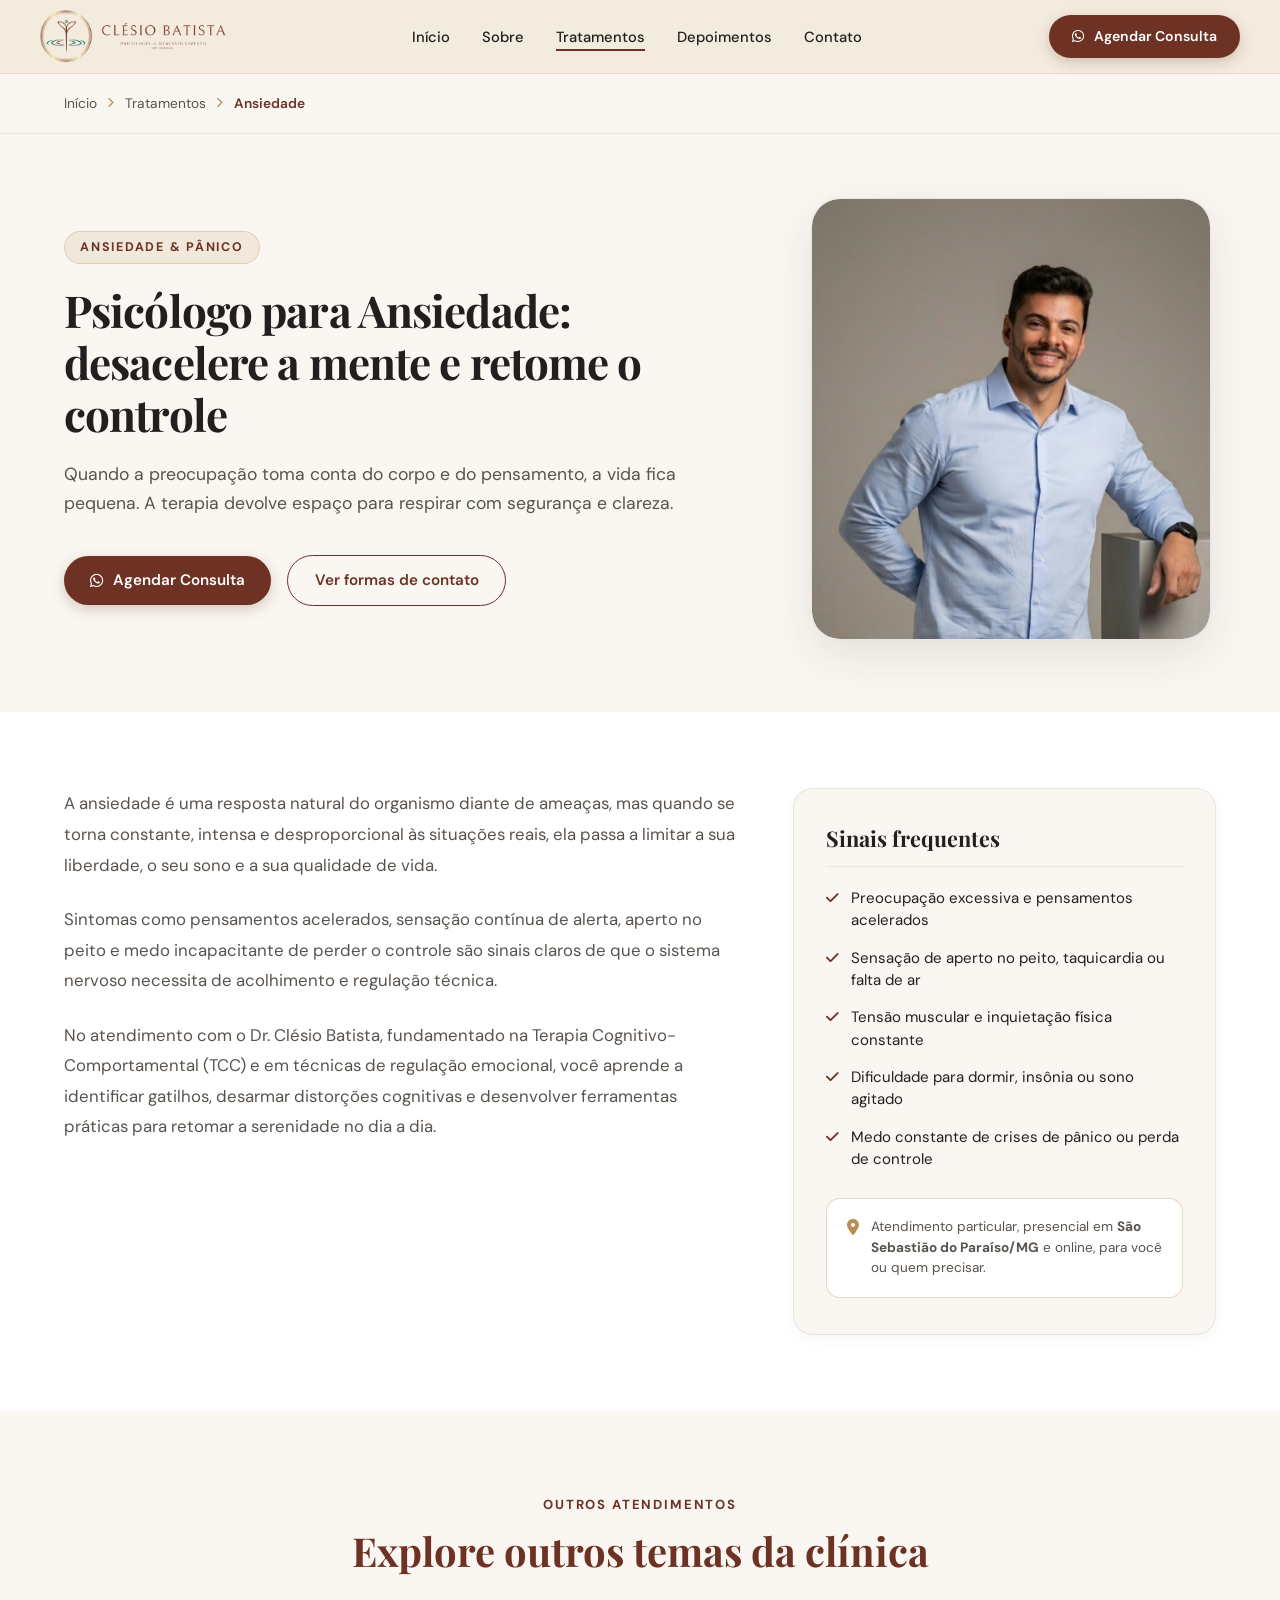
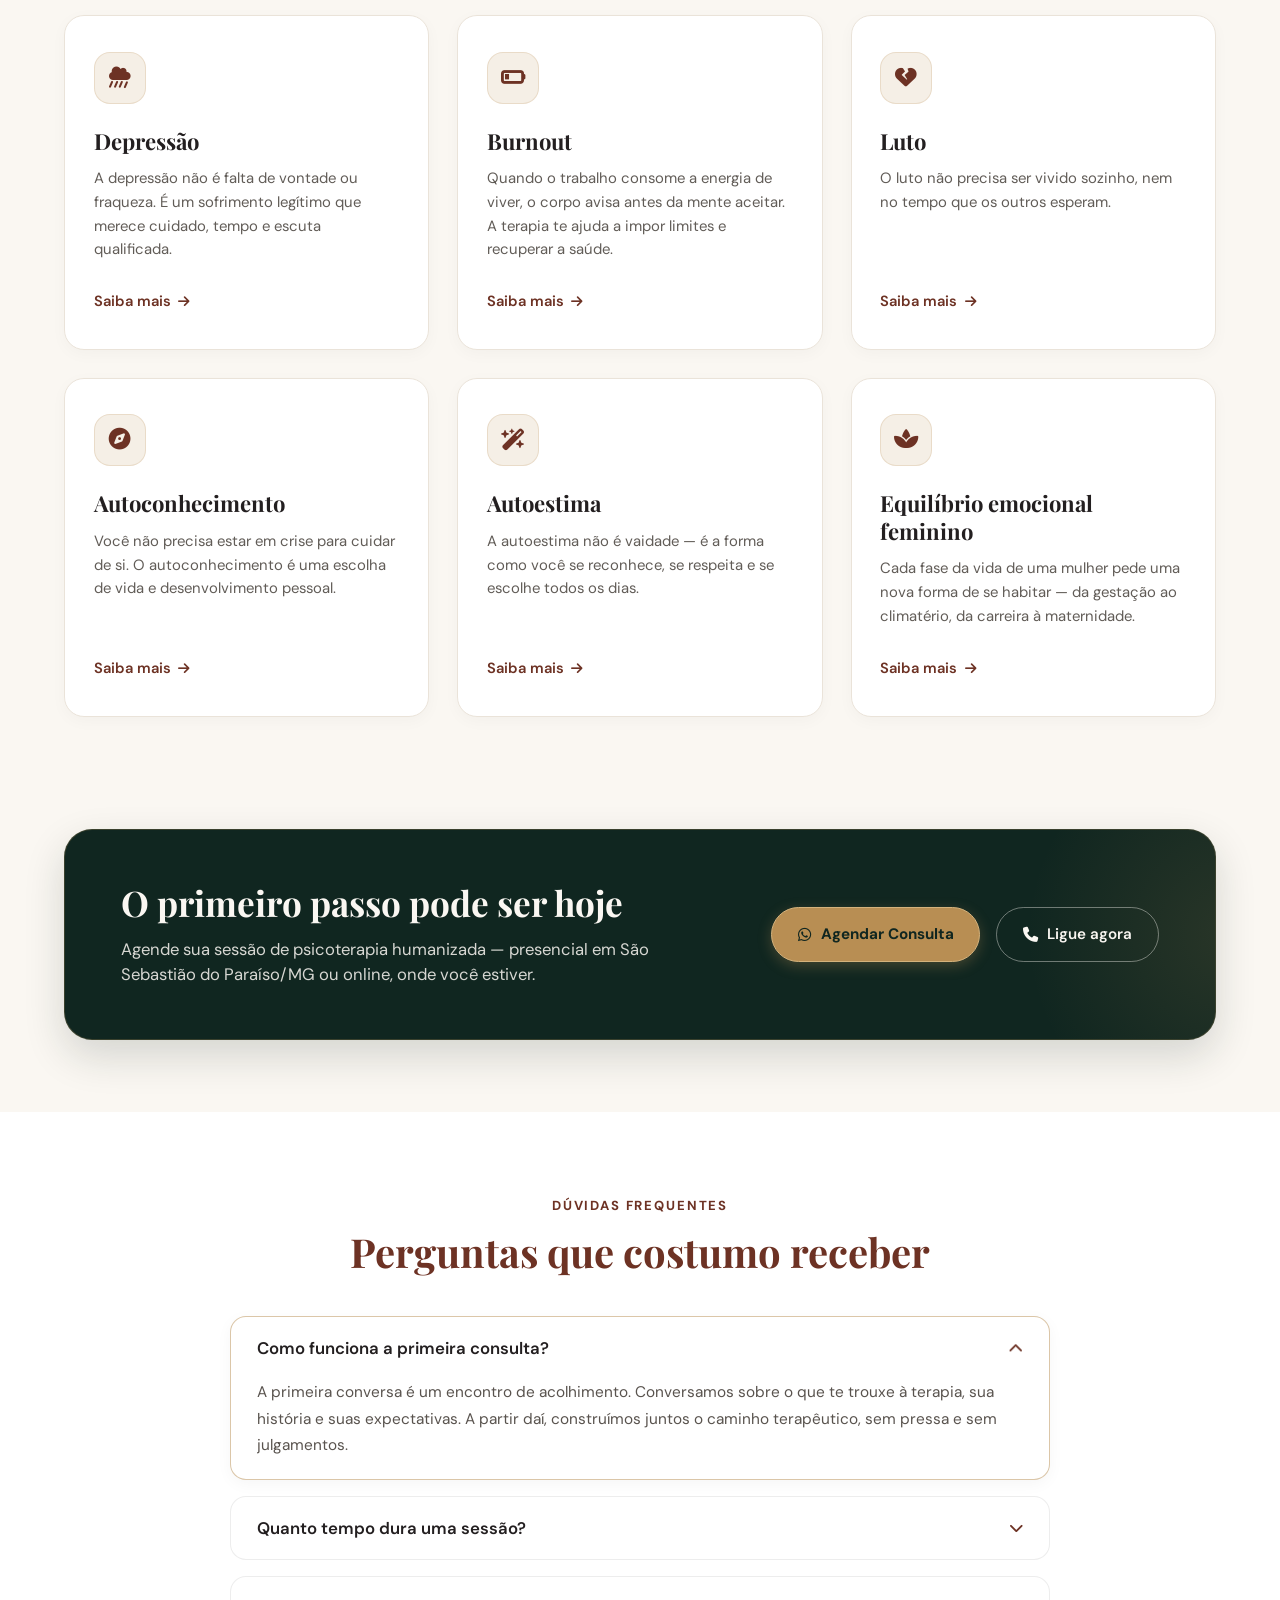
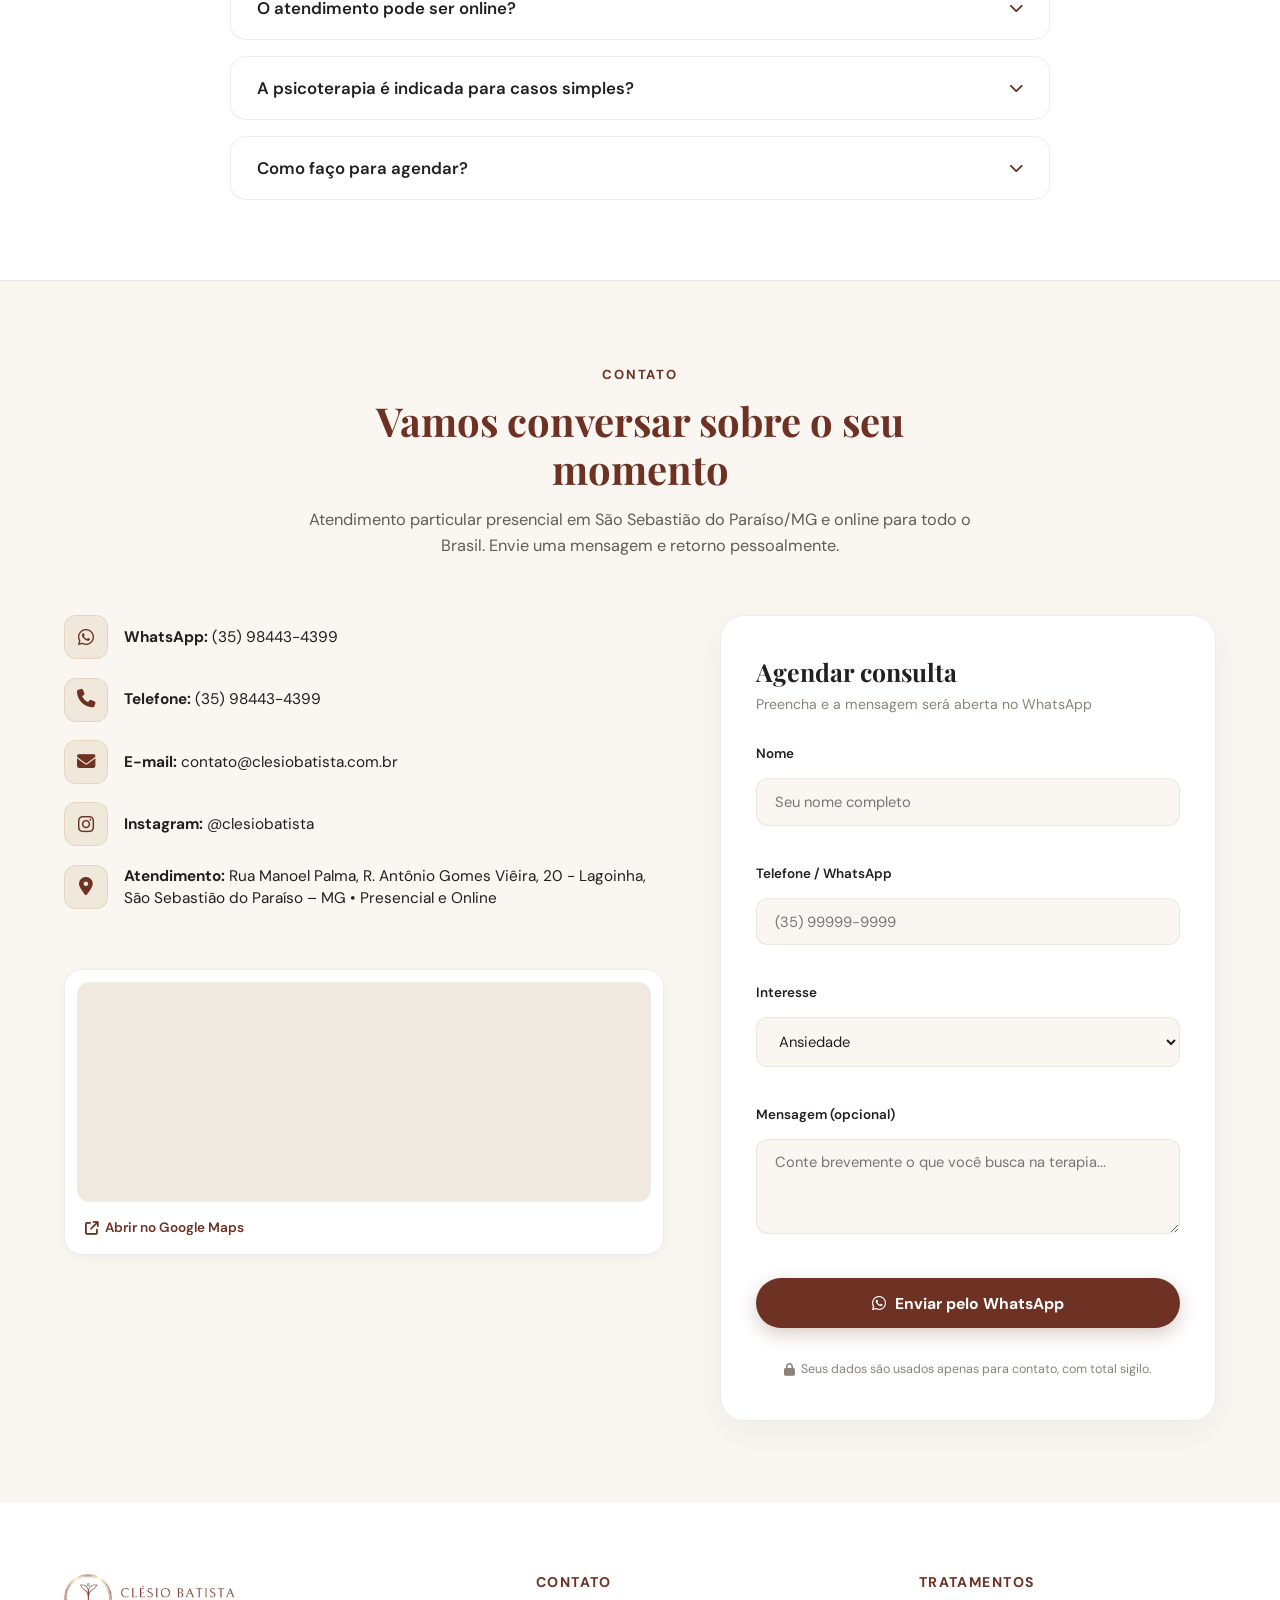
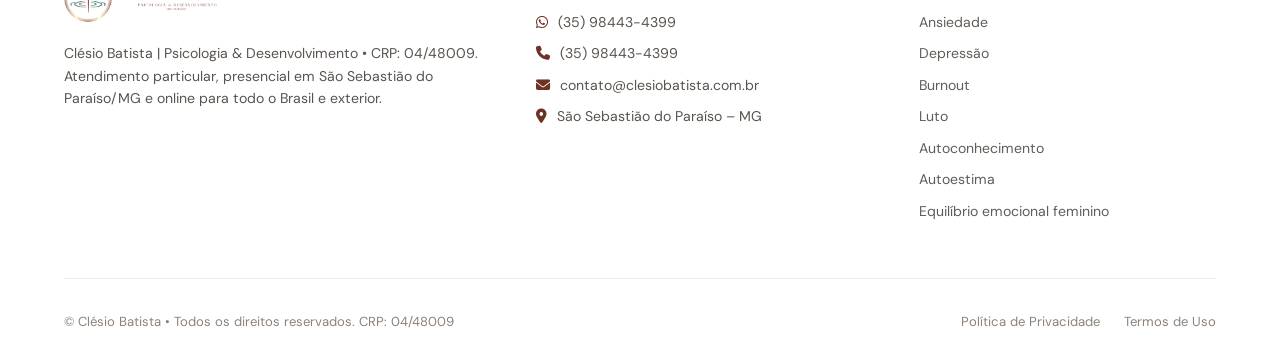
==== ansiedade.html @ c7f8d018 "feat(analytics): adiciona snippet de conversao do Google Ads (gtag_report_conversion)" ====
<!DOCTYPE html>
<html lang="pt-BR">
<head>
  <!-- Google tag (gtag.js) -->
  <script async src="https://www.googletagmanager.com/gtag/js?id=AW-18509290192"></script>
  <script>
    window.dataLayer = window.dataLayer || [];
    function gtag(){dataLayer.push(arguments);}
    gtag('js', new Date());

    gtag('config', 'AW-18509290192');
  </script>

  <!-- Event snippet for Visualização de página conversion page -->
  <script>
  function gtag_report_conversion(url) {
    var callback = function () {
      if (typeof(url) != 'undefined') {
        window.location = url;
      }
    };
    if (typeof gtag === 'function') {
      gtag('event', 'conversion', {
          'send_to': 'AW-18509290192/CkcuCMr7v64dENC19flE',
          'value': 1.0,
          'currency': 'BRL',
          'event_callback': callback
      });
    } else {
      callback();
    }
    return false;
  }
  </script>

  <meta charset="UTF-8">
  <meta name="viewport" content="width=device-width, initial-scale=1.0">
  <title>Ansiedade | Dr. Clésio Batista • Psicologia & Desenvolvimento</title>
  <meta name="description" content="Quando a preocupação toma conta do corpo e do pensamento, a vida fica pequena. A terapia devolve espaço para respirar com segurança e clareza. Atendimento presencial em São Sebastião do Paraíso - MG e online para todo o Brasil e exterior com o psicólogo Dr. Clésio Batista (CRP 04/48009).">
  <meta name="author" content="Dr. Clésio Batista">
  <meta name="robots" content="index, follow, max-image-preview:large, max-snippet:-1, max-video-preview:-1">
  <meta name="google-site-verification" content="VN3GYIT4__oBTP339KpZtjMbLeRkMuadxFUYRd_H2RI">
  <meta name="msvalidate.01" content="0C95B0DE10591CE65220A8F22CC2A64A">
  <link rel="canonical" href="https://clesiobatista.com.br/ansiedade.html">

  <!-- Palavras-chave SEO Estratégicas -->
  <meta name="keywords" content="Ansiedade, Psicólogo Ansiedade, Dr. Clésio Batista, psicólogo São Sebastião do Paraíso, terapia cognitivo comportamental, tratamento Ansiedade, atendimento psicológico online, CRP 04/48009">

  <!-- Meta Geo Tags para Busca Local -->
  <meta name="geo.region" content="BR-MG">
  <meta name="geo.placename" content="São Sebastião do Paraíso">
  <meta name="geo.position" content="-20.9197504;-46.9834424">
  <meta name="ICBM" content="-20.9197504, -46.9834424">

  <!-- Open Graph / Redes Sociais & WhatsApp -->
  <meta property="og:locale" content="pt_BR">
  <meta property="og:type" content="article">
  <meta property="og:site_name" content="Dr. Clésio Batista | Psicologia & Desenvolvimento">
  <meta property="og:title" content="Ansiedade | Dr. Clésio Batista • CRP 04/48009">
  <meta property="og:description" content="Quando a preocupação toma conta do corpo e do pensamento, a vida fica pequena. A terapia devolve espaço para respirar com segurança e clareza.">
  <meta property="og:url" content="https://clesiobatista.com.br/ansiedade.html">
  <meta property="og:image" content="https://clesiobatista.com.br/assets/images/dr-clesio-azul.png?v=20261008">
  <meta property="og:image:width" content="1200">
  <meta property="og:image:height" content="630">
  <meta property="og:image:alt" content="Dr. Clésio Batista - Psicólogo para Ansiedade">

  <!-- Twitter Card -->
  <meta name="twitter:card" content="summary_large_image">
  <meta name="twitter:title" content="Ansiedade | Dr. Clésio Batista • CRP 04/48009">
  <meta name="twitter:description" content="Quando a preocupação toma conta do corpo e do pensamento, a vida fica pequena. A terapia devolve espaço para respirar com segurança e clareza.">
  <meta name="twitter:image" content="https://clesiobatista.com.br/assets/images/dr-clesio-azul.png?v=20261008">

  <!-- Schema.org JSON-LD (MedicalWebPage & Service) -->
  <script type="application/ld+json">
  {
    "@context": "https://schema.org",
    "@type": ["MedicalWebPage", "ItemPage"],
    "@id": "https://clesiobatista.com.br/ansiedade.html#webpage",
    "url": "https://clesiobatista.com.br/ansiedade.html",
    "name": "Ansiedade | Dr. Clésio Batista",
    "description": "Quando a preocupação toma conta do corpo e do pensamento, a vida fica pequena. A terapia devolve espaço para respirar com segurança e clareza.",
    "isPartOf": {
      "@type": "WebSite",
      "name": "Dr. Clésio Batista | Psicologia & Desenvolvimento",
      "url": "https://clesiobatista.com.br/"
    },
    "mainEntity": {
      "@type": "Service",
      "name": "Atendimento Psicológico para Ansiedade",
      "serviceType": "Ansiedade",
      "provider": {
        "@type": ["Psychologist", "LocalBusiness"],
        "name": "Dr. Clésio Batista - Psicologia & Desenvolvimento",
        "telephone": "+55-35-98443-4399",
        "address": {
          "@type": "PostalAddress",
          "streetAddress": "Rua Manoel Palma, R. Antônio Gomes Viêira, 20 - Lagoinha",
          "addressLocality": "São Sebastião do Paraíso",
          "addressRegion": "MG",
          "postalCode": "37950-000",
          "addressCountry": "BR"
        }
      }
    }
  }
  </script>

  <!-- Favicon Oficial -->
  <link rel="icon" type="image/png" href="assets/images/favicon.png">
  <link rel="apple-touch-icon" href="assets/images/simbolo-clesio.png">

  <!-- Fontes Google (Playfair Display & DM Sans) -->
  <link rel="preconnect" href="https://fonts.googleapis.com">
  <link rel="preconnect" href="https://fonts.gstatic.com" crossorigin>
  <link href="https://fonts.googleapis.com/css2?family=DM+Sans:ital,opsz,wght@0,9..40,400..700;1,9..40,400..700&family=Playfair+Display:ital,wght@0,500;0,600;0,700;1,400;1,500;1,600;1,700&display=swap" rel="stylesheet">

  <!-- Ícones Font Awesome 6 -->
  <link rel="stylesheet" href="https://cdnjs.cloudflare.com/ajax/libs/font-awesome/6.4.2/css/all.min.css">

  <!-- Folhas de Estilos com Cache Busting -->
  <link rel="stylesheet" href="styles.css?v=20261008_03">
  <link rel="stylesheet" href="topic.css?v=20261008_03">

  <!-- Estilo Crítico Estrutural (Garante renderização imediata sem dependência de cache de navegador) -->
  <style>
    [data-reveal] { opacity: 1 !important; transform: none !important; }
    .breadcrumb-list { display: flex !important; list-style: none !important; padding: 0 !important; margin: 0 !important; gap: 0.65rem; }
    .breadcrumb-list li { display: inline-flex !important; list-style: none !important; }
    .topic-hero-grid { display: grid !important; grid-template-columns: 1.25fr 0.75fr !important; gap: 3.5rem !important; align-items: center !important; }
    .topic-hero-image-wrap { max-width: 400px !important; border-radius: 28px !important; overflow: hidden !important; }
    .topic-hero-image-wrap img, .topic-hero-img { width: 100% !important; max-width: 400px !important; height: 440px !important; object-fit: cover !important; object-position: center top !important; border-radius: 28px !important; display: block !important; }
    .topic-main-grid { display: grid !important; grid-template-columns: 1.35fr 0.85fr !important; gap: 3.5rem !important; align-items: start !important; }
    .services-clean-grid { display: grid !important; grid-template-columns: repeat(3, 1fr) !important; gap: 1.75rem !important; }
    .topic-banner-pill-card { display: flex !important; align-items: center !important; justify-content: space-between !important; border-radius: 28px !important; }
    .topic-contact-grid { display: grid !important; grid-template-columns: 1.15fr 0.95fr !important; gap: 3.5rem !important; }
    .topic-footer-grid { display: grid !important; grid-template-columns: 1.4fr 1.1fr 1fr !important; gap: 3.5rem !important; }
    ul.topic-checklist, ul.topic-contact-items-list, ul.topic-footer-links-list { list-style: none !important; padding: 0 !important; }
    @media (max-width: 992px) {
      .topic-hero-grid, .topic-main-grid, .topic-contact-grid, .topic-footer-grid { grid-template-columns: 1fr !important; }
      .services-clean-grid { grid-template-columns: repeat(2, 1fr) !important; }
      .topic-hero-image-wrap img, .topic-hero-img { height: 360px !important; }
      .topic-banner-pill-card { flex-direction: column !important; }
    }
    @media (max-width: 640px) {
      .services-clean-grid { grid-template-columns: 1fr !important; }
    }
  </style>
</head>
<body>

  <!-- ==========================================================================
       HEADER & NAVBAR FIXA (MOCKUP)
       ========================================================================== -->
  <header class="header-navbar">
    <div class="container nav-wrapper">
      <a href="index.html#inicio" class="brand-identity" aria-label="Página Inicial - Clésio Batista">
        <img src="assets/images/logo-horizontal-nav.png?v=20261008" alt="Clésio Batista - Psicologia & Desenvolvimento • CRP 04/48009" class="nav-brand-logo">
      </a>

      <!-- Menu Desktop -->
      <nav>
        <ul class="nav-menu-links" id="navMenu">
          <li><a href="index.html#inicio" class="nav-item-link">Início</a></li>
          <li><a href="index.html#sobre" class="nav-item-link">Sobre</a></li>
          <li><a href="index.html#servicos" class="nav-item-link active">Tratamentos</a></li>
          <li><a href="index.html#depoimentos" class="nav-item-link">Depoimentos</a></li>
          <li><a href="#contato" class="nav-item-link">Contato</a></li>
        </ul>
      </nav>

      <!-- Botão CTA Header -->
      <div class="nav-action-cta">
        <a href="https://wa.me/5535984434399?text=Ol%C3%A1%2C%20Dr.%20Cl%C3%A9sio!%20Gostaria%20de%20mais%20informa%C3%A7%C3%B5es%20e%20agendamento%20sobre%20o%20atendimento%20para%20Ansiedade." target="_blank" rel="noopener noreferrer" class="btn btn-primary btn-sm">
          <i class="fa-brands fa-whatsapp"></i> Agendar Consulta
        </a>
      </div>

      <!-- Toggle Mobile -->
      <button class="mobile-toggle" id="mobileToggle" aria-label="Abrir menu de navegação" aria-expanded="false" aria-controls="navMenu">
        <i class="fa-solid fa-bars"></i>
      </button>
    </div>
  </header>

  <main>
    <!-- ==========================================================================
         BREADCRUMB
         ========================================================================== -->
    <nav class="breadcrumb-container" aria-label="Navegação estrutural">
      <div class="container">
        <ul class="breadcrumb-list">
          <li><a href="index.html">Início</a></li>
          <li class="separator"><i class="fa-solid fa-chevron-right"></i></li>
          <li><a href="index.html#servicos">Tratamentos</a></li>
          <li class="separator"><i class="fa-solid fa-chevron-right"></i></li>
          <li class="current">Ansiedade</li>
        </ul>
      </div>
    </nav>

    <!-- ==========================================================================
         TOPIC HERO SECTION (MOCKUP: TAG + H1 + DESC + 2 BOTÕES + FOTO DO PROFISSIONAL)
         ========================================================================== -->
    <section class="topic-hero-section">
      <div class="container topic-hero-grid">
        <div class="topic-hero-content">
          <span class="topic-pill-badge">ANSIEDADE & PÂNICO</span>
          <h1 class="topic-hero-title">Psicólogo para Ansiedade: desacelere a mente e retome o controle</h1>
          <p class="topic-hero-desc">Quando a preocupação toma conta do corpo e do pensamento, a vida fica pequena. A terapia devolve espaço para respirar com segurança e clareza.</p>
          
          <div class="topic-hero-ctas">
            <a href="https://wa.me/5535984434399?text=Ol%C3%A1%2C%20Dr.%20Cl%C3%A9sio!%20Gostaria%20de%20mais%20informa%C3%A7%C3%B5es%20e%20agendamento%20sobre%20o%20atendimento%20para%20Ansiedade." target="_blank" rel="noopener noreferrer" class="btn btn-primary">
              <i class="fa-brands fa-whatsapp"></i> Agendar Consulta
            </a>
            <a href="#contato" class="btn btn-outline">
              Ver formas de contato
            </a>
          </div>
        </div>

        <div class="topic-hero-image-wrap">
          <img src="assets/images/dr-clesio-azul.png?v=20261008" alt="Dr. Clésio Batista Psicólogo" class="topic-hero-img">
        </div>
      </div>
    </section>

    <!-- ==========================================================================
         TOPIC MAIN CONTENT & CARD SINAIS FREQUENTES
         ========================================================================== -->
    <section class="topic-main-section">
      <div class="container topic-main-grid">
        
        <!-- PROSE CONTENT (ESQUERDA) -->
        <div class="topic-prose-content">
          <p>A ansiedade é uma resposta natural do organismo diante de ameaças, mas quando se torna constante, intensa e desproporcional às situações reais, ela passa a limitar a sua liberdade, o seu sono e a sua qualidade de vida.</p>
<p>Sintomas como pensamentos acelerados, sensação contínua de alerta, aperto no peito e medo incapacitante de perder o controle são sinais claros de que o sistema nervoso necessita de acolhimento e regulação técnica.</p>
<p>No atendimento com o Dr. Clésio Batista, fundamentado na Terapia Cognitivo-Comportamental (TCC) e em técnicas de regulação emocional, você aprende a identificar gatilhos, desarmar distorções cognitivas e desenvolver ferramentas práticas para retomar a serenidade no dia a dia.</p>
        </div>

        <!-- SIDEBAR CARD (DIREITA: SINAIS FREQUENTES) -->
        <aside class="topic-sidebar-card">
          <h3 class="topic-sidebar-title">Sinais frequentes</h3>
          <ul class="topic-checklist">

              <li><i class="fa-solid fa-check"></i> <span>Preocupação excessiva e pensamentos acelerados</span></li>
  

              <li><i class="fa-solid fa-check"></i> <span>Sensação de aperto no peito, taquicardia ou falta de ar</span></li>
  

              <li><i class="fa-solid fa-check"></i> <span>Tensão muscular e inquietação física constante</span></li>
  

              <li><i class="fa-solid fa-check"></i> <span>Dificuldade para dormir, insônia ou sono agitado</span></li>
  

              <li><i class="fa-solid fa-check"></i> <span>Medo constante de crises de pânico ou perda de controle</span></li>
  
          </ul>

          <div class="topic-location-note">
            <i class="fa-solid fa-location-dot"></i>
            <span>Atendimento particular, presencial em <strong>São Sebastião do Paraíso/MG</strong> e online, para você ou quem precisar.</span>
          </div>
        </aside>

      </div>
    </section>

    <!-- ==========================================================================
         EXPLORE OUTROS TEMAS DA CLÍNICA (MOCKUP)
         ========================================================================== -->
    <section class="servicos-section">
      <div class="container">
        <div class="section-header-center">
          <span class="eyebrow">OUTROS ATENDIMENTOS</span>
          <h2 class="section-main-title">Explore outros temas da clínica</h2>
        </div>

        <div class="services-clean-grid">

          <!-- Card: Depressão -->
          <a href="depressao.html" class="topic-card-item">
            <div>
              <div class="topic-card-icon-circle">
                <i class="fa-solid fa-cloud-showers-heavy"></i>
              </div>
              <h3 class="topic-card-title">Depressão</h3>
              <p class="topic-card-desc">A depressão não é falta de vontade ou fraqueza. É um sofrimento legítimo que merece cuidado, tempo e escuta qualificada.</p>
            </div>
            <span class="topic-card-link">Saiba mais <i class="fa-solid fa-arrow-right"></i></span>
          </a>
  

          <!-- Card: Burnout -->
          <a href="burnout.html" class="topic-card-item">
            <div>
              <div class="topic-card-icon-circle">
                <i class="fa-solid fa-battery-quarter"></i>
              </div>
              <h3 class="topic-card-title">Burnout</h3>
              <p class="topic-card-desc">Quando o trabalho consome a energia de viver, o corpo avisa antes da mente aceitar. A terapia te ajuda a impor limites e recuperar a saúde.</p>
            </div>
            <span class="topic-card-link">Saiba mais <i class="fa-solid fa-arrow-right"></i></span>
          </a>
  

          <!-- Card: Luto -->
          <a href="luto.html" class="topic-card-item">
            <div>
              <div class="topic-card-icon-circle">
                <i class="fa-solid fa-heart-crack"></i>
              </div>
              <h3 class="topic-card-title">Luto</h3>
              <p class="topic-card-desc">O luto não precisa ser vivido sozinho, nem no tempo que os outros esperam.</p>
            </div>
            <span class="topic-card-link">Saiba mais <i class="fa-solid fa-arrow-right"></i></span>
          </a>
  

          <!-- Card: Autoconhecimento -->
          <a href="autoconhecimento.html" class="topic-card-item">
            <div>
              <div class="topic-card-icon-circle">
                <i class="fa-solid fa-compass"></i>
              </div>
              <h3 class="topic-card-title">Autoconhecimento</h3>
              <p class="topic-card-desc">Você não precisa estar em crise para cuidar de si. O autoconhecimento é uma escolha de vida e desenvolvimento pessoal.</p>
            </div>
            <span class="topic-card-link">Saiba mais <i class="fa-solid fa-arrow-right"></i></span>
          </a>
  

          <!-- Card: Autoestima -->
          <a href="autoestima.html" class="topic-card-item">
            <div>
              <div class="topic-card-icon-circle">
                <i class="fa-solid fa-wand-magic-sparkles"></i>
              </div>
              <h3 class="topic-card-title">Autoestima</h3>
              <p class="topic-card-desc">A autoestima não é vaidade — é a forma como você se reconhece, se respeita e se escolhe todos os dias.</p>
            </div>
            <span class="topic-card-link">Saiba mais <i class="fa-solid fa-arrow-right"></i></span>
          </a>
  

          <!-- Card: Equilíbrio emocional feminino -->
          <a href="equilibrio-feminino.html" class="topic-card-item">
            <div>
              <div class="topic-card-icon-circle">
                <i class="fa-solid fa-spa"></i>
              </div>
              <h3 class="topic-card-title">Equilíbrio emocional feminino</h3>
              <p class="topic-card-desc">Cada fase da vida de uma mulher pede uma nova forma de se habitar — da gestação ao climatério, da carreira à maternidade.</p>
            </div>
            <span class="topic-card-link">Saiba mais <i class="fa-solid fa-arrow-right"></i></span>
          </a>
  
        </div>
      </div>
    </section>

    <!-- ==========================================================================
         BANNER DE CONVERSÃO EM PÍLULA (MOCKUP: O PRIMEIRO PASSO PODE SER HOJE)
         ========================================================================== -->
    <section class="topic-banner-section" style="padding: 2rem 0 4.5rem;">
      <div class="container">
        <div class="topic-banner-pill-card">
          <div class="topic-banner-pill-text">
            <h2 class="topic-banner-pill-title">O primeiro passo pode ser hoje</h2>
            <p class="topic-banner-pill-desc">
              Agende sua sessão de psicoterapia humanizada — presencial em São Sebastião do Paraíso/MG ou online, onde você estiver.
            </p>
          </div>
          <div class="topic-banner-pill-actions">
            <a href="https://wa.me/5535984434399?text=Ol%C3%A1%2C%20Dr.%20Cl%C3%A9sio!%20Gostaria%20de%20mais%20informa%C3%A7%C3%B5es%20e%20agendamento%20sobre%20o%20atendimento%20para%20Ansiedade." target="_blank" rel="noopener noreferrer" class="btn-banner-gold">
              <i class="fa-brands fa-whatsapp"></i> Agendar Consulta
            </a>
            <a href="tel:+5535984434399" class="btn-banner-outline">
              <i class="fa-solid fa-phone"></i> Ligue agora
            </a>
          </div>
        </div>
      </div>
    </section>

    <!-- ==========================================================================
         FAQ ACCORDION (MOCKUP: PERGUNTAS QUE COSTUMO RECEBER)
         ========================================================================== -->
    <section class="faq-section">
      <div class="container">
        <div class="section-header-center">
          <span class="eyebrow">DÚVIDAS FREQUENTES</span>
          <h2 class="section-main-title">Perguntas que costumo receber</h2>
        </div>

        <div class="faq-accordion-container">
          <div class="faq-item active">
            <button class="faq-button" type="button">
              <span>Como funciona a primeira consulta?</span>
              <i class="fa-solid fa-chevron-down"></i>
            </button>
            <div class="faq-answer">
              <p>A primeira conversa é um encontro de acolhimento. Conversamos sobre o que te trouxe à terapia, sua história e suas expectativas. A partir daí, construímos juntos o caminho terapêutico, sem pressa e sem julgamentos.</p>
            </div>
          </div>

          <div class="faq-item">
            <button class="faq-button" type="button">
              <span>Quanto tempo dura uma sessão?</span>
              <i class="fa-solid fa-chevron-down"></i>
            </button>
            <div class="faq-answer">
              <p>As sessões individuais de psicoterapia têm duração média de 50 minutos, com frequência semanal ou quinzenal, conforme a avaliação clínica e necessidade de cada pessoa.</p>
            </div>
          </div>

          <div class="faq-item">
            <button class="faq-button" type="button">
              <span>O atendimento pode ser online?</span>
              <i class="fa-solid fa-chevron-down"></i>
            </button>
            <div class="faq-answer">
              <p>Sim! O atendimento online tem a mesma eficácia comprovada do presencial, autorizado pelo CFP, com total sigilo e comodidade para você realizar de onde estiver.</p>
            </div>
          </div>

          <div class="faq-item">
            <button class="faq-button" type="button">
              <span>A psicoterapia é indicada para casos simples?</span>
              <i class="fa-solid fa-chevron-down"></i>
            </button>
            <div class="faq-answer">
              <p>Sim. Você não precisa esperar uma crise profunda para buscar ajuda. A terapia é um espaço de prevenção, autoconhecimento e alívio para qualquer sofrimento ou momento de transição emocional.</p>
            </div>
          </div>

          <div class="faq-item">
            <button class="faq-button" type="button">
              <span>Como faço para agendar?</span>
              <i class="fa-solid fa-chevron-down"></i>
            </button>
            <div class="faq-answer">
              <p>Você pode clicar nos botões de WhatsApp desta página ou preencher o formulário abaixo. Retornarei o contato para combinarmos o melhor dia e horário para você.</p>
            </div>
          </div>
        </div>
      </div>
    </section>

    <!-- ==========================================================================
         SEÇÃO DE CONTATO COMPLETA (MOCKUP: VAMOS CONVERSAR SOBRE O SEU MOMENTO)
         ========================================================================== -->
    <section class="topic-contact-section" id="contato">
      <div class="container">
        <div class="topic-contact-header">
          <span class="eyebrow">CONTATO</span>
          <h2 class="section-main-title">Vamos conversar sobre o seu momento</h2>
          <p class="section-subtitle">
            Atendimento particular presencial em São Sebastião do Paraíso/MG e online para todo o Brasil. Envie uma mensagem e retorno pessoalmente.
          </p>
        </div>

        <div class="topic-contact-grid">
          <!-- Coluna 1: Informações de Contato + Card do Mapa -->
          <div class="topic-contact-info-col">
            <ul class="topic-contact-items-list">
              <li class="topic-contact-item-row">
                <div class="topic-contact-icon-box">
                  <i class="fa-brands fa-whatsapp"></i>
                </div>
                <div>
                  <strong>WhatsApp:</strong> <a href="https://wa.me/5535984434399" target="_blank" rel="noopener noreferrer">(35) 98443-4399</a>
                </div>
              </li>
              <li class="topic-contact-item-row">
                <div class="topic-contact-icon-box">
                  <i class="fa-solid fa-phone"></i>
                </div>
                <div>
                  <strong>Telefone:</strong> <a href="tel:+5535984434399">(35) 98443-4399</a>
                </div>
              </li>
              <li class="topic-contact-item-row">
                <div class="topic-contact-icon-box">
                  <i class="fa-solid fa-envelope"></i>
                </div>
                <div>
                  <strong>E-mail:</strong> <a href="mailto:contato@clesiobatista.com.br">contato@clesiobatista.com.br</a>
                </div>
              </li>
              <li class="topic-contact-item-row">
                <div class="topic-contact-icon-box">
                  <i class="fa-brands fa-instagram"></i>
                </div>
                <div>
                  <strong>Instagram:</strong> <a href="https://instagram.com" target="_blank" rel="noopener noreferrer">@clesiobatista</a>
                </div>
              </li>
              <li class="topic-contact-item-row">
                <div class="topic-contact-icon-box">
                  <i class="fa-solid fa-location-dot"></i>
                </div>
                <div>
                  <strong>Atendimento:</strong> Rua Manoel Palma, R. Antônio Gomes Viêira, 20 - Lagoinha, São Sebastião do Paraíso – MG • Presencial e Online
                </div>
              </li>
            </ul>

            <!-- Prévia do Mapa -->
            <div class="topic-map-preview-card">
              <div class="topic-map-image-frame">
                <iframe src="https://maps.google.com/maps?q=Rua%20Manoel%20Palma%2C%2020%2C%20Lagoinha%2C%20S%C3%A3o%20Sebasti%C3%A3o%20do%20Para%C3%ADso%20-%20MG&t=&z=16&ie=UTF8&iwloc=&output=embed" title="Localização São Sebastião do Paraíso - MG" loading="lazy"></iframe>
              </div>
              <a href="https://www.google.com/maps/place/Psic%C3%B3logo+Cl%C3%A9sio+Pimenta/@-20.9197504,-46.9834424,17z/data=!3m1!4b1!4m6!3m5!1s0x94b7179c0cd8a1a7:0x1cf9488d000985c5!8m2!3d-20.9197504!4d-46.9834424!16s%2Fg%2F11hbfh08fh" target="_blank" rel="noopener noreferrer" class="topic-map-link-btn">
                <i class="fa-solid fa-arrow-up-right-from-square"></i> Abrir no Google Maps
              </a>
            </div>
          </div>

          <!-- Coluna 2: Formulário Interativo de Agendamento -->
          <div class="topic-contact-form-card">
            <h3 class="topic-form-title">Agendar consulta</h3>
            <p class="topic-form-subtitle">Preencha e a mensagem será aberta no WhatsApp</p>

            <form class="topic-whatsapp-form">
              <div class="topic-form-field">
                <label class="topic-form-label" for="formNome">Nome</label>
                <input type="text" id="formNome" name="nome" class="topic-form-input" placeholder="Seu nome completo" required>
              </div>

              <div class="topic-form-field">
                <label class="topic-form-label" for="formTelefone">Telefone / WhatsApp</label>
                <input type="tel" id="formTelefone" name="telefone" class="topic-form-input" placeholder="(35) 99999-9999" required>
              </div>

              <div class="topic-form-field">
                <label class="topic-form-label" for="formInteresse">Interesse</label>
                <select id="formInteresse" name="interesse" class="topic-form-select">

                    <option value="Ansiedade" selected>Ansiedade</option>
  
                    <option value="Depressão" >Depressão</option>
  
                    <option value="Burnout" >Burnout</option>
  
                    <option value="Luto" >Luto</option>
  
                    <option value="Autoconhecimento" >Autoconhecimento</option>
  
                    <option value="Autoestima" >Autoestima</option>
  
                    <option value="Equilíbrio emocional feminino" >Equilíbrio emocional feminino</option>
  
                    <option value="Terapia de Casal" >Terapia de Casal</option>
  
                    <option value="Psicologia Esportiva & eSports" >Psicologia Esportiva & eSports</option>
  
                    <option value="Adequação NR-01 & Corporativo" >Adequação NR-01 & Corporativo</option>
  
                    <option value="Perícias & Assistência Técnica" >Perícias & Assistência Técnica</option>
  
                    <option value="Palestras & Workshops" >Palestras & Workshops</option>
  
                </select>
              </div>

              <div class="topic-form-field">
                <label class="topic-form-label" for="formMensagem">Mensagem (opcional)</label>
                <textarea id="formMensagem" name="mensagem" class="topic-form-textarea" placeholder="Conte brevemente o que você busca na terapia..."></textarea>
              </div>

              <button type="submit" class="btn-whatsapp-submit">
                <i class="fa-brands fa-whatsapp"></i> Enviar pelo WhatsApp
              </button>

              <p class="topic-form-microcopy">
                <i class="fa-solid fa-lock"></i> Seus dados são usados apenas para contato, com total sigilo.
              </p>
            </form>
          </div>
        </div>
      </div>
    </section>

  </main>

  <!-- ==========================================================================
       RODAPÉ LIGHT (MOCKUP: 3 COLUNAS)
       ========================================================================== -->
  <footer class="topic-footer-light">
    <div class="container">
      <div class="topic-footer-grid">
        <!-- Coluna 1: Marca & Registro -->
        <div class="topic-footer-col">
          <div class="topic-footer-brand-header">
            <img src="assets/images/logo-horizontal-nav.png?v=20261008" alt="Clésio Batista" class="topic-footer-logo-img">
          </div>
          <p class="topic-footer-desc">
            Clésio Batista | Psicologia & Desenvolvimento • CRP: 04/48009.<br>
            Atendimento particular, presencial em São Sebastião do Paraíso/MG e online para todo o Brasil e exterior.
          </p>
        </div>

        <!-- Coluna 2: Contato -->
        <div class="topic-footer-col">
          <h4>CONTATO</h4>
          <ul class="topic-footer-links-list">
            <li><i class="fa-brands fa-whatsapp" style="color: var(--primary); margin-right: 0.4rem;"></i> (35) 98443-4399</li>
            <li><i class="fa-solid fa-phone" style="color: var(--primary); margin-right: 0.4rem;"></i> (35) 98443-4399</li>
            <li><i class="fa-solid fa-envelope" style="color: var(--primary); margin-right: 0.4rem;"></i> contato@clesiobatista.com.br</li>
            <li><i class="fa-solid fa-location-dot" style="color: var(--primary); margin-right: 0.4rem;"></i> São Sebastião do Paraíso – MG</li>
          </ul>
        </div>

        <!-- Coluna 3: Tratamentos -->
        <div class="topic-footer-col">
          <h4>TRATAMENTOS</h4>
          <ul class="topic-footer-links-list">
            <li><a href="ansiedade.html">Ansiedade</a></li>
            <li><a href="depressao.html">Depressão</a></li>
            <li><a href="burnout.html">Burnout</a></li>
            <li><a href="luto.html">Luto</a></li>
            <li><a href="autoconhecimento.html">Autoconhecimento</a></li>
            <li><a href="autoestima.html">Autoestima</a></li>
            <li><a href="equilibrio-feminino.html">Equilíbrio emocional feminino</a></li>
          </ul>
        </div>
      </div>

      <!-- Barra Inferior -->
      <div class="topic-footer-bottom-bar">
        <span>© Clésio Batista • Todos os direitos reservados. CRP: 04/48009</span>
        <div style="display: flex; gap: 1.5rem;">
          <a href="#" style="color: inherit;">Política de Privacidade</a>
          <a href="#" style="color: inherit;">Termos de Uso</a>
        </div>
      </div>
    </div>
  </footer>

  <!-- Scripts -->
  <script src="script.js?v=20261008_03"></script>
</body>
</html>
---- styles.css ----
/* ==========================================================================
   LANDING PAGE DR. CLÉSIO BATISTA - DESIGN SYSTEM & ESTILOS GERAIS
   ========================================================================== */

:root {
  /* Paleta Oficial do Mockup */
  --bg-canvas: #FAF7F2;
  --bg-canvas-card: #FFFFFF;
  --bg-canvas-subtle: #F4EFEA;
  --bg-dark-forest: #102620;
  --bg-dark-accent: #17352D;
  
  --primary: #6D3224;
  --primary-hover: #55251A;
  --primary-light: #8E4331;
  --primary-subtle: #F6EDE8;

  --gold: #B88E53;
  --gold-light: #DFCAAB;
  --gold-soft: #F5EFE6;

  --text-main: #231F20;
  --text-muted: #615C57;
  --text-subtle: #8A857F;
  --text-light: #FAF7F2;

  --border-card: #EAE3D9;
  --border-subtle: #F0ECE4;
  --border-focus: #B88E53;

  /* Tipografia */
  --font-serif: 'Playfair Display', Georgia, serif;
  --font-sans: 'DM Sans', -apple-system, BlinkMacSystemFont, 'Segoe UI', Roboto, sans-serif;
  --font-editorial: 'Playfair Display', Georgia, serif;
  --font-script: var(--font-editorial);

  /* Sombras & Transições */
  --shadow-sm: 0 2px 8px rgba(35, 31, 32, 0.04);
  --shadow-md: 0 8px 24px rgba(35, 31, 32, 0.07);
  --shadow-lg: 0 16px 36px rgba(35, 31, 32, 0.1);
  --radius-sm: 8px;
  --radius-md: 14px;
  --radius-lg: 20px;
  --radius-pill: 9999px;

  --transition-fast: 0.2s ease;
  --transition-normal: 0.35s cubic-bezier(0.16, 1, 0.3, 1);
}

/* Reset & Box Sizing */
*, *::before, *::after {
  box-sizing: border-box;
  margin: 0;
  padding: 0;
}

html {
  scroll-behavior: smooth;
  font-size: 16px;
  -webkit-text-size-adjust: 100%;
}

body {
  font-family: var(--font-sans);
  background-color: var(--bg-canvas);
  color: var(--text-main);
  line-height: 1.6;
  overflow-x: hidden;
  position: relative;
}

img {
  max-width: 100%;
  height: auto;
  display: block;
}

a {
  color: inherit;
  text-decoration: none;
  transition: color var(--transition-fast);
}

button {
  font-family: inherit;
  cursor: pointer;
  border: none;
  background: none;
}

/* Container */
.container {
  width: 100%;
  max-width: 1200px;
  margin: 0 auto;
  padding: 0 1.5rem;
}

/* Tipografia Base */
h1, h2, h3, h4, h5, h6 {
  font-family: var(--font-serif);
  font-weight: 600;
  line-height: 1.25;
  color: var(--text-main);
}

.eyebrow {
  display: inline-block;
  font-size: 0.82rem;
  font-weight: 700;
  letter-spacing: 0.14em;
  text-transform: uppercase;
  color: var(--primary);
  margin-bottom: 0.75rem;
}

.script-text {
  font-family: var(--font-editorial);
  font-style: italic;
  font-size: 1.55rem;
  font-weight: 500;
  color: var(--primary);
  line-height: 1.35;
  letter-spacing: -0.01em;
}

/* Acessibilidade WCAG - Focus Ring & Utilitários */
:focus-visible {
  outline: 2px solid var(--gold);
  outline-offset: 3px;
}

.visually-hidden {
  position: absolute !important;
  width: 1px !important;
  height: 1px !important;
  padding: 0 !important;
  margin: -1px !important;
  overflow: hidden !important;
  clip: rect(0, 0, 0, 0) !important;
  white-space: nowrap !important;
  border: 0 !important;
}

/* Botões Customizados */
.btn {
  display: inline-flex;
  align-items: center;
  justify-content: center;
  gap: 0.6rem;
  padding: 0.78rem 1.65rem;
  font-size: 0.95rem;
  font-weight: 600;
  border-radius: var(--radius-pill);
  transition: all var(--transition-normal);
  text-align: center;
  white-space: nowrap;
}

.btn-primary {
  background-color: var(--primary);
  color: #FFFFFF;
  box-shadow: 0 4px 14px rgba(109, 50, 36, 0.25);
}

.btn-primary:hover {
  background-color: var(--primary-hover);
  transform: translateY(-2px);
  box-shadow: 0 6px 20px rgba(109, 50, 36, 0.35);
}

.btn-outline {
  border: 1px solid var(--primary);
  color: var(--primary);
  background-color: transparent;
}

.btn-outline:hover {
  background-color: var(--primary-subtle);
  transform: translateY(-2px);
}

.btn-sm {
  padding: 0.55rem 1.25rem;
  font-size: 0.88rem;
}

.btn-white {
  background-color: #FFFFFF;
  color: var(--bg-dark-forest);
  box-shadow: 0 4px 14px rgba(0, 0, 0, 0.15);
}

.btn-white:hover {
  background-color: #F8F5EE;
  transform: translateY(-2px);
  box-shadow: 0 6px 20px rgba(0, 0, 0, 0.22);
}

.btn-card-action {
  font-size: 0.86rem;
  font-weight: 600;
  color: #FFFFFF;
  background-color: var(--primary);
  padding: 0.45rem 1.1rem;
  border-radius: var(--radius-pill);
  display: inline-flex;
  align-items: center;
  gap: 0.4rem;
  transition: all var(--transition-fast);
  margin-top: auto;
  align-self: flex-start;
}

.btn-card-action:hover {
  background-color: var(--primary-hover);
  transform: translateX(3px);
}

/* ==========================================================================
   HEADER & NAVBAR
   ========================================================================== */
.header-navbar {
  position: sticky;
  top: 0;
  z-index: 1000;
  background-color: rgba(244, 234, 222, 0.95);
  backdrop-filter: blur(12px);
  border-bottom: 1px solid rgba(218, 198, 175, 0.5);
  transition: all var(--transition-normal);
}

.header-navbar.scrolled {
  background-color: rgba(244, 234, 222, 0.98);
  box-shadow: 0 4px 20px rgba(35, 31, 32, 0.08);
}

.nav-wrapper {
  display: flex;
  align-items: center;
  justify-content: space-between;
  padding: 0.65rem 0;
}

.brand-identity {
  display: flex;
  align-items: center;
}

.nav-brand-logo {
  height: 52px;
  width: auto;
  object-fit: contain;
  transition: transform var(--transition-fast);
}

.nav-brand-logo:hover {
  transform: scale(1.02);
}

.nav-menu-links {
  display: flex;
  align-items: center;
  gap: 2rem;
  list-style: none;
}

.nav-item-link {
  font-size: 0.92rem;
  font-weight: 500;
  color: var(--text-main);
  position: relative;
  padding: 0.3rem 0;
}

.nav-item-link::after {
  content: '';
  position: absolute;
  left: 0;
  bottom: 0;
  width: 100%;
  height: 2px;
  background-color: var(--primary);
  transform: scaleX(0);
  transform-origin: left;
  transition: transform var(--transition-fast);
}

.nav-item-link:hover::after,
.nav-item-link.active::after {
  transform: scaleX(1);
}

.nav-action-cta .btn {
  padding: 0.62rem 1.45rem;
  font-size: 0.88rem;
}

/* Mobile Toggle */
.mobile-toggle {
  display: none;
  font-size: 1.4rem;
  color: var(--primary);
  padding: 0.4rem;
}

/* ==========================================================================
   HERO BANNER 100% (LARGURA TOTAL OFICIAL)
   ========================================================================== */
.hero-section-full {
  position: relative;
  width: 100%;
  min-height: 660px;
  display: flex;
  align-items: center;
  overflow: hidden;
  background-color: #F4EADE;
}

/* Imagem de fundo 100% */
.hero-bg-wrapper {
  position: absolute;
  inset: 0;
  width: 100%;
  height: 100%;
  z-index: 1;
}

.hero-full-bg-image {
  width: 100%;
  height: 100%;
  object-fit: cover;
  object-position: right center;
  display: block;
}

/* Gradiente suave na esquerda para garantir legibilidade dos textos */
.hero-full-overlay {
  position: absolute;
  inset: 0;
  background: linear-gradient(
    90deg,
    rgba(244, 234, 222, 0.98) 0%,
    rgba(244, 234, 222, 0.94) 38%,
    rgba(244, 234, 222, 0.65) 52%,
    rgba(244, 234, 222, 0.0) 70%
  );
  pointer-events: none;
}

/* Container do Conteúdo */
.hero-full-container {
  position: relative;
  z-index: 2;
  width: 100%;
  padding-top: 4.5rem;
  padding-bottom: 4.5rem;
  display: flex;
  align-items: center;
  justify-content: space-between;
}

.hero-full-content {
  max-width: 580px;
  display: flex;
  flex-direction: column;
}

.hero-full-content .eyebrow {
  font-size: 0.85rem;
  letter-spacing: 0.14em;
  font-weight: 700;
  color: var(--primary);
  margin-bottom: 0.75rem;
  display: inline-block;
}

.hero-full-content .hero-title {
  font-family: var(--font-serif);
  font-size: clamp(2rem, 3.4vw, 3.2rem);
  font-weight: 700;
  color: var(--primary);
  line-height: 1.15;
  margin-bottom: 1.25rem;
}

.hero-full-content .hero-description {
  font-size: clamp(0.95rem, 1.15vw, 1.1rem);
  color: #4A443F;
  line-height: 1.65;
  margin-bottom: 2.25rem;
}

/* Botões do Hero */
.hero-cta-group {
  display: flex;
  align-items: center;
  gap: 1.1rem;
  margin-bottom: 2.5rem;
  flex-wrap: wrap;
}

.hero-btn-main {
  background-color: var(--primary);
  color: #FFFFFF;
  padding: 0.85rem 1.85rem;
  font-size: 0.98rem;
  border-radius: var(--radius-pill);
  box-shadow: 0 4px 16px rgba(109, 50, 36, 0.28);
  border: 1px solid rgba(255, 255, 255, 0.15);
}

.hero-btn-main:hover {
  background-color: var(--primary-hover);
  transform: translateY(-2px);
  box-shadow: 0 6px 22px rgba(109, 50, 36, 0.42);
  color: #FFFFFF;
}

.hero-btn-sub {
  border: 1px solid rgba(109, 50, 36, 0.6);
  color: #2D2722;
  padding: 0.85rem 1.85rem;
  font-size: 0.98rem;
  border-radius: var(--radius-pill);
  background-color: rgba(255, 255, 255, 0.4);
  backdrop-filter: blur(4px);
}

.hero-btn-sub:hover {
  background-color: rgba(255, 255, 255, 0.85);
  border-color: var(--primary);
  color: var(--primary);
  transform: translateY(-2px);
}

/* Microcopy de Segurança & Sigilo (Clarify Impeccable) */
.hero-cta-trust-note {
  display: inline-flex;
  align-items: center;
  gap: 0.55rem;
  font-size: 0.82rem;
  font-weight: 500;
  color: #55504A;
  margin-bottom: 2rem;
  background: rgba(255, 255, 255, 0.65);
  padding: 0.4rem 1rem;
  border-radius: var(--radius-pill);
  border: 1px solid rgba(184, 142, 83, 0.28);
  backdrop-filter: blur(6px);
  width: fit-content;
}

.hero-cta-trust-note i {
  color: var(--gold);
  font-size: 0.88rem;
}

/* Selos de Confiança */
.hero-trust-badges {
  display: flex;
  align-items: flex-start;
  gap: 1.5rem;
  padding-top: 1.75rem;
  border-top: 1px solid rgba(184, 142, 83, 0.3);
}

.trust-badge-card {
  display: flex;
  flex-direction: column;
  align-items: center;
  text-align: center;
  gap: 0.6rem;
  max-width: 140px;
}

.trust-icon-circle {
  width: 44px;
  height: 44px;
  border-radius: 50%;
  background-color: #173027;
  color: var(--gold-light);
  display: flex;
  align-items: center;
  justify-content: center;
  font-size: 1.15rem;
  box-shadow: 0 3px 10px rgba(23, 48, 39, 0.2);
  transition: transform var(--transition-fast);
}

.trust-badge-card:hover .trust-icon-circle {
  transform: scale(1.08);
}

.trust-badge-label {
  font-size: 0.82rem;
  font-weight: 600;
  color: #4A443F;
  line-height: 1.3;
}

/* Frase Cursiva sobre a foto no canto direito */
.hero-quote-floating {
  align-self: flex-end;
  max-width: 300px;
  text-align: right;
  margin-bottom: 1.5rem;
  padding: 1rem 1.25rem;
  border-radius: var(--radius-md);
  background: rgba(16, 38, 32, 0.4);
  backdrop-filter: blur(6px);
  box-shadow: 0 8px 24px rgba(0, 0, 0, 0.25);
  border: 1px solid rgba(255, 255, 255, 0.15);
}

.hero-quote-floating .script-text {
  color: #FFFFFF;
  font-size: 1.35rem;
  font-style: italic;
  font-weight: 500;
  line-height: 1.35;
  display: block;
}

/* ==========================================================================
   SOBRE O PROFISSIONAL
   ========================================================================== */
.sobre-section {
  padding: 4.5rem 0;
  background-color: #FAF7F2;
  position: relative;
}

.sobre-grid {
  display: grid;
  grid-template-columns: 1fr 1fr;
  gap: 3rem;
  align-items: center;
}

.sobre-left {
  display: flex;
  flex-direction: column;
}

.sobre-title-wrap {
  margin-bottom: 1.5rem;
}

.sobre-name {
  font-size: 2.4rem;
  font-weight: 700;
  color: var(--text-main);
  line-height: 1.15;
}

.sobre-crp {
  font-size: 0.88rem;
  font-weight: 600;
  letter-spacing: 0.1em;
  color: var(--text-subtle);
  text-transform: uppercase;
  margin-top: 0.25rem;
}

.sobre-bio {
  font-size: 1.04rem;
  color: var(--text-muted);
  line-height: 1.7;
  margin-bottom: 2rem;
}

.sobre-right-card {
  background: #FFFFFF;
  border: 1px solid var(--border-card);
  border-radius: var(--radius-lg);
  padding: 2.5rem;
  box-shadow: var(--shadow-sm);
  position: relative;
  overflow: hidden;
}

.sobre-right-card::after {
  content: '';
  position: absolute;
  top: -40px;
  right: -40px;
  width: 140px;
  height: 140px;
  background: radial-gradient(circle, rgba(184, 142, 83, 0.12) 0%, transparent 70%);
  pointer-events: none;
}

.sobre-quote-highlight {
  margin-bottom: 2rem;
  padding-bottom: 1.25rem;
  border-bottom: 1px dashed var(--border-card);
}

.sobre-quote-highlight .script-text {
  font-size: 1.55rem;
  font-style: italic;
  font-weight: 500;
  line-height: 1.4;
  color: var(--primary);
  display: block;
}

.sobre-pillars-list {
  display: flex;
  flex-direction: column;
  gap: 1.2rem;
  list-style: none;
}

.sobre-pillar-item {
  display: flex;
  align-items: center;
  gap: 1rem;
}

.pillar-icon-box {
  width: 40px;
  height: 40px;
  border-radius: 50%;
  background-color: var(--bg-canvas-subtle);
  border: 1px solid var(--border-card);
  display: flex;
  align-items: center;
  justify-content: center;
  color: var(--primary);
  font-size: 1.1rem;
  flex-shrink: 0;
}

.pillar-title {
  font-size: 0.98rem;
  font-weight: 600;
  color: var(--text-main);
}

/* ==========================================================================
   SERVIÇOS (HUB EDITORIAL 01 a 06)
   ========================================================================== */
.servicos-section {
  padding: 5rem 0;
  background-color: #FAF7F2;
}

.section-header-center {
  text-align: center;
  max-width: 720px;
  margin: 0 auto 2.5rem;
}

.section-main-title {
  font-size: 2.5rem;
  font-weight: 700;
  color: var(--primary);
  line-height: 1.2;
  margin-bottom: 0.85rem;
}

.section-subtitle {
  font-size: 1.02rem;
  color: var(--text-muted);
  line-height: 1.6;
}

/* Barra de Filtros Rápidos (Layout Impeccable) */
.services-filter-bar {
  display: flex;
  align-items: center;
  justify-content: center;
  flex-wrap: wrap;
  gap: 0.65rem;
  margin: 0 auto 3.25rem;
  max-width: 1000px;
}

.service-filter-btn {
  display: inline-flex;
  align-items: center;
  gap: 0.45rem;
  padding: 0.55rem 1.25rem;
  font-size: 0.88rem;
  font-weight: 600;
  border-radius: var(--radius-pill);
  background-color: #FFFFFF;
  color: var(--text-muted);
  border: 1px solid var(--border-card);
  transition: all var(--transition-normal);
  cursor: pointer;
  box-shadow: 0 2px 6px rgba(0, 0, 0, 0.02);
}

.service-filter-btn:hover {
  background-color: var(--bg-canvas-subtle);
  color: var(--primary);
  border-color: var(--gold-light);
  transform: translateY(-2px);
}

.service-filter-btn.active {
  background-color: var(--primary);
  color: #FFFFFF;
  border-color: var(--primary);
  box-shadow: 0 4px 14px rgba(109, 50, 36, 0.25);
}

.service-filter-btn.active i {
  color: var(--gold-light);
}

/* ==========================================================================
   NOVA ESTRUTURA DE SERVIÇOS EM GRID (CLEAN CARDS) - MOCKUP
   ========================================================================== */
.services-clean-grid {
  display: grid !important;
  grid-template-columns: repeat(3, 1fr) !important;
  gap: 1.75rem !important;
}

.topic-card-item {
  background-color: #FFFFFF !important;
  border: 1px solid var(--border-card) !important;
  border-radius: 20px !important;
  padding: 2.2rem 1.8rem !important;
  display: flex !important;
  flex-direction: column !important;
  justify-content: space-between !important;
  align-items: flex-start !important;
  transition: transform 0.3s cubic-bezier(0.16, 1, 0.3, 1), box-shadow 0.3s ease, border-color 0.3s ease !important;
  box-shadow: 0 4px 16px rgba(35, 31, 32, 0.03) !important;
  position: relative !important;
  text-decoration: none !important;
  height: 100% !important;
  box-sizing: border-box !important;
}

.topic-card-item:hover {
  transform: translateY(-5px) !important;
  box-shadow: 0 14px 36px rgba(109, 50, 36, 0.09) !important;
  border-color: var(--gold-light) !important;
}

.topic-card-icon-circle {
  width: 52px !important;
  height: 52px !important;
  border-radius: 16px !important;
  background-color: var(--gold-soft) !important;
  color: var(--primary) !important;
  display: flex !important;
  align-items: center !important;
  justify-content: center !important;
  font-size: 1.35rem !important;
  margin-bottom: 1.5rem !important;
  border: 1px solid rgba(184, 142, 83, 0.2) !important;
  transition: transform 0.3s ease, background-color 0.3s ease !important;
}

.topic-card-item:hover .topic-card-icon-circle {
  transform: scale(1.08) !important;
  background-color: #F0ECE4 !important;
  color: var(--primary-hover) !important;
}

.topic-card-title {
  font-family: var(--font-serif) !important;
  font-size: 1.38rem !important;
  font-weight: 700 !important;
  color: var(--text-main) !important;
  margin-bottom: 0.75rem !important;
  line-height: 1.25 !important;
}

.topic-card-desc {
  font-size: 0.93rem !important;
  color: var(--text-muted) !important;
  line-height: 1.6 !important;
  margin-bottom: 1.75rem !important;
  flex-grow: 1 !important;
}

.topic-card-link {
  font-size: 0.92rem !important;
  font-weight: 600 !important;
  color: var(--primary) !important;
  display: inline-flex !important;
  align-items: center !important;
  gap: 0.45rem !important;
  transition: gap 0.25s ease, color 0.25s ease !important;
  margin-top: auto !important;
  text-decoration: none !important;
}

.topic-card-link i {
  font-size: 0.82rem !important;
  transition: transform 0.25s ease !important;
}

.topic-card-item:hover .topic-card-link {
  color: var(--primary-hover) !important;
  gap: 0.7rem !important;
}

.topic-card-item:hover .topic-card-link i {
  transform: translateX(4px) !important;
}

/* Filter behavior for clean grid cards */
.topic-card-item.is-hidden {
  display: none !important;
}

/* Cabeçalho do Módulo (01, Título, Descrição curta) */
.module-header-row {
  display: flex;
  align-items: baseline;
  justify-content: space-between;
  gap: 1.5rem;
  padding-bottom: 0.5rem;
  border-bottom: 1px solid var(--border-card);
}

.module-title-group {
  display: flex;
  align-items: baseline;
  gap: 0.85rem;
}

.module-number {
  font-family: var(--font-serif);
  font-size: 1.85rem;
  font-weight: 700;
  color: var(--gold);
  line-height: 1;
}

.module-name {
  font-family: var(--font-serif);
  font-size: 1.45rem;
  font-weight: 700;
  color: var(--text-main);
}

.module-tagline {
  font-size: 0.88rem;
  color: var(--text-muted);
  font-weight: 500;
}

/* Grade com os 2 Cards por Módulo */
.module-cards-grid {
  display: grid;
  grid-template-columns: 1fr 1fr;
  gap: 1.5rem;
}

.service-card {
  background-color: #FFFFFF;
  border: 1px solid var(--border-card);
  border-radius: var(--radius-md);
  padding: 1.5rem;
  display: grid;
  grid-template-columns: 1.25fr 0.95fr;
  gap: 1.25rem;
  align-items: stretch;
  transition: all var(--transition-normal);
  box-shadow: var(--shadow-sm);
}

.service-card:hover {
  transform: translateY(-3px);
  box-shadow: var(--shadow-md);
  border-color: var(--gold-light);
}

.service-card-info {
  display: flex;
  flex-direction: column;
  justify-content: space-between;
}

.service-card-top {
  display: flex;
  align-items: flex-start;
  gap: 0.75rem;
  margin-bottom: 0.65rem;
}

.service-card-icon {
  font-size: 1.2rem;
  color: var(--gold);
  margin-top: 0.15rem;
  flex-shrink: 0;
}

.service-card-title {
  font-family: var(--font-serif);
  font-size: 1.12rem;
  font-weight: 700;
  color: var(--primary);
  line-height: 1.3;
}

.service-card-desc {
  font-size: 0.86rem;
  color: var(--text-muted);
  line-height: 1.55;
  margin-bottom: 1.25rem;
}

.service-card-thumb {
  position: relative;
  border-radius: var(--radius-sm);
  overflow: hidden;
  height: 100%;
  min-height: 135px;
}

.service-card-thumb img {
  width: 100%;
  height: 100%;
  object-fit: cover;
  transition: transform var(--transition-normal);
}

.service-card:hover .service-card-thumb img {
  transform: scale(1.05);
}

/* ==========================================================================
   BANNER INTERMEDIÁRIO DE CONVERSÃO (BREAKOUT CTA)
   ========================================================================== */
.conversion-banner-section {
  padding: 3rem 0;
}

.conversion-banner-card {
  position: relative;
  border-radius: var(--radius-lg);
  overflow: hidden;
  min-height: 280px;
  display: flex;
  align-items: center;
  box-shadow: var(--shadow-lg);
}

.conversion-banner-bg {
  position: absolute;
  inset: 0;
  width: 100%;
  height: 100%;
  object-fit: cover;
  object-position: center;
  z-index: 1;
}

.conversion-banner-overlay {
  position: absolute;
  inset: 0;
  background: linear-gradient(90deg, rgba(250, 247, 242, 0.97) 0%, rgba(250, 247, 242, 0.92) 50%, rgba(250, 247, 242, 0.4) 100%);
  z-index: 2;
}

.conversion-banner-content {
  position: relative;
  z-index: 3;
  padding: 3rem 3.5rem;
  display: flex;
  align-items: center;
  justify-content: space-between;
  width: 100%;
  gap: 2rem;
}

.banner-text-box {
  max-width: 580px;
}

.banner-title {
  font-size: 2.1rem;
  font-weight: 700;
  color: var(--primary);
  line-height: 1.25;
  margin-bottom: 0.65rem;
}

.banner-subtitle {
  font-size: 0.98rem;
  color: var(--text-muted);
  line-height: 1.55;
  margin-bottom: 1.5rem;
}

.banner-quote-box {
  text-align: right;
  max-width: 260px;
}

.banner-quote-box .script-text {
  font-size: 1.55rem;
  font-style: italic;
  font-weight: 500;
  color: var(--text-main);
  line-height: 1.35;
}

/* ==========================================================================
   DEPOIMENTOS / PROVA SOCIAL
   ========================================================================== */
.depoimentos-section {
  padding: 4.5rem 0;
  background-color: #FAF7F2;
}

.testimonials-carousel-wrapper {
  max-width: 820px;
  margin: 0 auto;
  position: relative;
}

.testimonial-card-single {
  background-color: #FFFFFF;
  border: 1px solid var(--border-card);
  border-radius: var(--radius-lg);
  padding: 2.5rem 3rem;
  box-shadow: var(--shadow-sm);
  display: flex;
  align-items: center;
  gap: 2rem;
  transition: all var(--transition-normal);
}

.testimonial-avatar {
  width: 80px;
  height: 80px;
  border-radius: 50%;
  overflow: hidden;
  border: 2px solid var(--gold);
  flex-shrink: 0;
  box-shadow: var(--shadow-sm);
}

.testimonial-avatar img {
  width: 100%;
  height: 100%;
  object-fit: cover;
}

.testimonial-body {
  display: flex;
  flex-direction: column;
}

.testimonial-quote {
  font-size: 1.05rem;
  font-style: italic;
  color: var(--text-main);
  line-height: 1.65;
  margin-bottom: 0.85rem;
}

.testimonial-author {
  font-size: 0.9rem;
  font-weight: 600;
  color: var(--primary);
}

.testimonials-controls {
  display: flex;
  align-items: center;
  justify-content: space-between;
  margin-top: 1.75rem;
  padding: 0 1rem;
}

.carousel-nav-btn {
  width: 42px;
  height: 42px;
  border-radius: 50%;
  border: 1px solid var(--border-card);
  background: #FFFFFF;
  color: var(--text-main);
  display: flex;
  align-items: center;
  justify-content: center;
  font-size: 1rem;
  transition: all var(--transition-fast);
}

.carousel-nav-btn:hover {
  background-color: var(--primary);
  color: #FFFFFF;
  border-color: var(--primary);
}

.carousel-dots {
  display: flex;
  align-items: center;
  gap: 0.5rem;
}

.carousel-dot {
  width: 10px;
  height: 10px;
  padding: 0;
  border: none;
  border-radius: 50%;
  background-color: var(--border-card);
  transition: all var(--transition-fast);
  cursor: pointer;
  display: inline-block;
}

.carousel-dot:hover {
  background-color: var(--gold);
}

.carousel-dot.active {
  background-color: var(--primary);
  width: 22px;
  border-radius: var(--radius-pill);
}

.carousel-dot:focus-visible {
  outline: 2px solid var(--gold);
  outline-offset: 2px;
}

/* ==========================================================================
   FOOTER DARK
   ========================================================================== */
.footer-section {
  background-color: var(--bg-dark-forest);
  color: #FAF7F2;
  padding: 4.5rem 0 2rem;
  position: relative;
  overflow: hidden;
  border-top: 1px solid rgba(184, 142, 83, 0.25);
}

.footer-grid {
  display: grid;
  grid-template-columns: 1.1fr 1fr 1fr;
  gap: 3rem;
  padding-bottom: 3.5rem;
  border-bottom: 1px solid rgba(255, 255, 255, 0.1);
}

.footer-brand {
  display: flex;
  flex-direction: column;
}

.footer-brand-header {
  display: flex;
  align-items: center;
  gap: 1rem;
  margin-bottom: 1.25rem;
}

.footer-brand-icon {
  width: 50px;
  height: 50px;
  border-radius: 50%;
  border: 1px solid var(--gold);
  display: flex;
  align-items: center;
  justify-content: center;
  color: var(--gold);
  font-size: 1.4rem;
}

.footer-brand-icon-img {
  width: 48px;
  height: 48px;
  border-radius: 50%;
  object-fit: contain;
  background-color: #FAF7F2;
  padding: 2px;
}

.footer-brand-title {
  font-family: var(--font-serif);
  font-size: 1.35rem;
  font-weight: 700;
  color: #FFFFFF;
  letter-spacing: 0.05em;
}

.footer-brand-crp {
  font-size: 0.76rem;
  color: var(--gold-light);
  letter-spacing: 0.1em;
  text-transform: uppercase;
}

.footer-cta-col {
  display: flex;
  flex-direction: column;
  gap: 0.85rem;
}

.footer-cta-col h4 {
  font-family: var(--font-serif);
  font-size: 1.35rem;
  color: #FFFFFF;
}

.footer-cta-col p {
  font-size: 0.92rem;
  color: rgba(255, 255, 255, 0.75);
  line-height: 1.6;
}

.footer-contact-col {
  display: flex;
  flex-direction: column;
  gap: 1.1rem;
}

.footer-contact-item {
  display: flex;
  align-items: flex-start;
  gap: 0.85rem;
  font-size: 0.92rem;
  color: rgba(255, 255, 255, 0.85);
}

.footer-contact-phone {
  align-items: center;
}

.phone-interactive-wrap {
  display: inline-flex;
  align-items: center;
  gap: 0.75rem;
  flex-wrap: wrap;
}

.footer-phone-link {
  color: rgba(255, 255, 255, 0.95);
  font-weight: 500;
  transition: color var(--transition-fast);
}

.footer-phone-link:hover {
  color: var(--gold-light);
  text-decoration: underline;
}

.copy-phone-btn {
  display: inline-flex;
  align-items: center;
  gap: 0.4rem;
  padding: 0.22rem 0.65rem;
  font-size: 0.76rem;
  font-weight: 600;
  color: var(--gold-light);
  background: rgba(255, 255, 255, 0.08);
  border: 1px solid rgba(184, 142, 83, 0.35);
  border-radius: var(--radius-pill);
  cursor: pointer;
  transition: all var(--transition-fast);
}

.copy-phone-btn:hover {
  background: rgba(184, 142, 83, 0.25);
  color: #FFFFFF;
  border-color: var(--gold);
}

.copy-phone-btn.copied {
  background: rgba(46, 125, 50, 0.35);
  border-color: #81c784;
  color: #c8e6c9;
}

.footer-contact-icon {
  color: var(--gold);
  font-size: 1.1rem;
  margin-top: 0.15rem;
  flex-shrink: 0;
}

.footer-bottom-bar {
  display: flex;
  align-items: center;
  justify-content: space-between;
  padding-top: 2rem;
  font-size: 0.82rem;
  color: rgba(255, 255, 255, 0.6);
  flex-wrap: wrap;
  gap: 1rem;
}

.footer-social-links {
  display: flex;
  align-items: center;
  gap: 1.1rem;
}

.footer-social-link {
  color: rgba(255, 255, 255, 0.7);
  font-size: 1.15rem;
  transition: color var(--transition-fast);
}

.footer-social-link:hover {
  color: var(--gold);
}

/* ==========================================================================
   MODAL INTERATIVO DE SERVIÇOS
   ========================================================================== */
.service-modal-backdrop {
  position: fixed;
  inset: 0;
  background-color: rgba(16, 38, 32, 0.75);
  backdrop-filter: blur(8px);
  z-index: 2000;
  display: flex;
  align-items: center;
  justify-content: center;
  padding: 1.5rem;
  opacity: 0;
  visibility: hidden;
  transition: all var(--transition-normal);
}

.service-modal-backdrop.active {
  opacity: 1;
  visibility: visible;
}

.service-modal-card {
  background-color: #FAF7F2;
  border: 1px solid var(--border-card);
  border-radius: var(--radius-lg);
  max-width: 680px;
  width: 100%;
  max-height: 90vh;
  overflow-y: auto;
  box-shadow: 0 24px 60px rgba(0, 0, 0, 0.35);
  transform: translateY(30px) scale(0.96);
  transition: all var(--transition-normal);
  position: relative;
  display: flex;
  flex-direction: column;
}

.service-modal-backdrop.active .service-modal-card {
  transform: translateY(0) scale(1);
}

.service-modal-close-btn {
  position: absolute;
  top: 1.25rem;
  right: 1.25rem;
  width: 38px;
  height: 38px;
  border-radius: 50%;
  background: rgba(255, 255, 255, 0.9);
  border: 1px solid var(--border-card);
  color: var(--text-main);
  display: flex;
  align-items: center;
  justify-content: center;
  font-size: 1.1rem;
  z-index: 10;
  transition: all var(--transition-fast);
}

.service-modal-close-btn:hover {
  background: var(--primary);
  color: #FFFFFF;
}

.service-modal-header-img {
  width: 100%;
  height: 220px;
  object-fit: cover;
  border-radius: var(--radius-lg) var(--radius-lg) 0 0;
}

.service-modal-body {
  padding: 2.25rem;
  display: flex;
  flex-direction: column;
  gap: 1.25rem;
}

.service-modal-category {
  font-size: 0.82rem;
  font-weight: 700;
  letter-spacing: 0.12em;
  color: var(--gold);
  text-transform: uppercase;
}

.service-modal-title {
  font-family: var(--font-serif);
  font-size: 1.85rem;
  font-weight: 700;
  color: var(--primary);
  line-height: 1.25;
}

.service-modal-description {
  font-size: 1rem;
  color: var(--text-muted);
  line-height: 1.65;
}

.service-modal-indications-box {
  background-color: #FFFFFF;
  border: 1px solid var(--border-card);
  border-radius: var(--radius-md);
  padding: 1.25rem 1.5rem;
}

.service-modal-indications-box h5 {
  font-family: var(--font-sans);
  font-size: 0.88rem;
  font-weight: 700;
  color: var(--text-main);
  text-transform: uppercase;
  letter-spacing: 0.08em;
  margin-bottom: 0.5rem;
}

.service-modal-indications-box p {
  font-size: 0.92rem;
  color: var(--text-muted);
  line-height: 1.55;
}

/* Microcopy de Sigilo no Modal (Clarify Impeccable) */
.modal-trust-note {
  display: flex;
  align-items: center;
  gap: 0.75rem;
  font-size: 0.84rem;
  color: var(--text-muted);
  background-color: #FFFFFF;
  padding: 0.85rem 1.15rem;
  border-radius: var(--radius-sm);
  border: 1px solid var(--border-card);
  line-height: 1.45;
}

.modal-trust-note i {
  color: #25D366;
  font-size: 1.1rem;
  flex-shrink: 0;
}

.service-modal-footer {
  display: flex;
  align-items: center;
  justify-content: space-between;
  gap: 1rem;
  margin-top: 0.5rem;
  padding-top: 1.25rem;
  border-top: 1px solid var(--border-card);
}

/* ==========================================================================
   ANIMAÇÕES SUAVES DE ENTRADA (SCROLL REVEAL RESILIENTE)
   ========================================================================== */
/* Visível por padrão (garante integridade mesmo sem JS ou em deploy) */
[data-reveal] {
  opacity: 1;
  transform: none;
}

/* Animação suave com progressive enhancement ativada apenas quando JS confirma */
@media (prefers-reduced-motion: no-preference) {
  html.js-ready [data-reveal]:not(.revealed) {
    opacity: 0;
    transform: translateY(20px);
    transition: opacity 0.6s cubic-bezier(0.16, 1, 0.3, 1), transform 0.6s cubic-bezier(0.16, 1, 0.3, 1);
    will-change: opacity, transform;
  }

  html.js-ready [data-reveal].revealed {
    opacity: 1;
    transform: translateY(0);
  }
}

/* ==========================================================================
   RESPONSIVIDADE & MEDIA QUERIES
   ========================================================================== */
@media (max-width: 1024px) {
  .hero-title {
    font-size: 2.6rem;
  }
  
  .module-cards-grid {
    grid-template-columns: 1fr;
  }
  
  .footer-grid {
    grid-template-columns: 1fr;
    gap: 2rem;
  }
}

@media (max-width: 768px) {
  .nav-menu-links,
  .nav-action-cta {
    display: none;
  }
  
  .mobile-toggle {
    display: block;
  }

  .nav-menu-links.mobile-open {
    display: flex;
    flex-direction: column;
    position: absolute;
    top: 100%;
    left: 0;
    right: 0;
    background: #FAF7F2;
    padding: 1.5rem;
    border-bottom: 1px solid var(--border-card);
    box-shadow: var(--shadow-md);
  }

  /* Hero Section Full Mobile */
  .hero-section-full {
    min-height: auto;
    padding: 0;
    display: flex;
    flex-direction: column;
  }

  .hero-bg-wrapper {
    position: relative;
    height: 320px;
    width: 100%;
  }

  .hero-full-bg-image {
    object-position: 85% center;
  }

  .hero-full-overlay {
    background: linear-gradient(
      180deg,
      transparent 0%,
      rgba(244, 234, 222, 0.4) 60%,
      #F4EADE 100%
    );
  }

  .hero-full-container {
    padding: 1.5rem 1.25rem 3rem;
    flex-direction: column;
    align-items: flex-start;
    gap: 2rem;
  }

  .hero-full-content {
    max-width: 100%;
  }

  .hero-full-content .hero-title {
    font-size: 2.1rem;
    line-height: 1.18;
  }

  .hero-cta-group {
    flex-direction: column;
    width: 100%;
    gap: 0.85rem;
  }

  .hero-btn-main,
  .hero-btn-sub {
    width: 100%;
    text-align: center;
  }

  .hero-trust-badges {
    flex-direction: row;
    justify-content: space-between;
    gap: 0.75rem;
    width: 100%;
  }

  .trust-badge-card {
    max-width: 32%;
  }

  .trust-badge-label {
    font-size: 0.74rem;
  }

  .hero-quote-floating {
    align-self: center;
    text-align: center;
    max-width: 100%;
    margin-bottom: 0;
    background: rgba(23, 48, 39, 0.85);
  }

  .hero-quote-floating .script-text {
    font-size: 1.35rem;
  }

  .sobre-grid {
    grid-template-columns: 1fr;
  }

  .service-card {
    grid-template-columns: 1fr;
  }

  .service-card-thumb {
    height: 180px;
    order: -1;
  }

  .module-header-row {
    flex-direction: column;
    align-items: flex-start;
    gap: 0.35rem;
  }

  .conversion-banner-content {
    flex-direction: column;
    padding: 2.5rem 1.5rem;
    text-align: center;
  }

  .conversion-banner-overlay {
    background: rgba(250, 247, 242, 0.94);
  }

  .banner-quote-box {
    text-align: center;
  }

  .testimonial-card-single {
    flex-direction: column;
    text-align: center;
    padding: 2rem 1.5rem;
  }

  .footer-bottom-bar {
    flex-direction: column;
    text-align: center;
  }
}

/* ==========================================================================
   NOVA ESTRUTURA DE SERVIÇOS EM GRID (CLEAN CARDS) - MOCKUP
   ========================================================================== */
.services-clean-grid {
  display: grid;
  grid-template-columns: repeat(3, 1fr);
  gap: 1.75rem;
}

.topic-card-item {
  background-color: #FFFFFF;
  border: 1px solid var(--border-card);
  border-radius: 20px;
  padding: 2.2rem 1.8rem;
  display: flex;
  flex-direction: column;
  justify-content: space-between;
  align-items: flex-start;
  transition: transform 0.3s cubic-bezier(0.16, 1, 0.3, 1), box-shadow 0.3s ease, border-color 0.3s ease;
  box-shadow: 0 4px 16px rgba(35, 31, 32, 0.03);
  position: relative;
  text-decoration: none;
  height: 100%;
}

.topic-card-item:hover {
  transform: translateY(-5px);
  box-shadow: 0 14px 36px rgba(109, 50, 36, 0.09);
  border-color: var(--gold-light);
}

.topic-card-icon-circle {
  width: 52px;
  height: 52px;
  border-radius: 16px;
  background-color: var(--gold-soft);
  color: var(--primary);
  display: flex;
  align-items: center;
  justify-content: center;
  font-size: 1.35rem;
  margin-bottom: 1.5rem;
  border: 1px solid rgba(184, 142, 83, 0.2);
  transition: transform 0.3s ease, background-color 0.3s ease;
}

.topic-card-item:hover .topic-card-icon-circle {
  transform: scale(1.08);
  background-color: #F0ECE4;
  color: var(--primary-hover);
}

.topic-card-title {
  font-family: var(--font-serif);
  font-size: 1.38rem;
  font-weight: 700;
  color: var(--text-main);
  margin-bottom: 0.75rem;
  line-height: 1.25;
}

.topic-card-desc {
  font-size: 0.93rem;
  color: var(--text-muted);
  line-height: 1.6;
  margin-bottom: 1.75rem;
  flex-grow: 1;
}

.topic-card-link {
  font-size: 0.92rem;
  font-weight: 600;
  color: var(--primary);
  display: inline-flex;
  align-items: center;
  gap: 0.45rem;
  transition: gap 0.25s ease, color 0.25s ease;
  margin-top: auto;
  text-decoration: none;
}

.topic-card-link i {
  font-size: 0.82rem;
  transition: transform 0.25s ease;
}

.topic-card-item:hover .topic-card-link {
  color: var(--primary-hover);
}

.topic-card-item:hover .topic-card-link i {
  transform: translateX(4px);
}

/* Filter behavior for clean grid cards */
.topic-card-item.is-hidden {
  display: none !important;
}

/* ==========================================================================
   PÁGINAS INTERNAS DE ASSUNTOS / TRATAMENTOS
   ========================================================================== */

/* Breadcrumb Bar */
.breadcrumb-container {
  padding: 1.1rem 0;
  background-color: #FAF7F2;
  border-bottom: 1px solid var(--border-subtle);
  font-size: 0.85rem;
}

.breadcrumb-list {
  display: flex;
  align-items: center;
  gap: 0.65rem;
  list-style: none;
  color: var(--text-subtle);
  flex-wrap: wrap;
}

.breadcrumb-list a {
  color: var(--text-muted);
  transition: color 0.2s ease;
}

.breadcrumb-list a:hover {
  color: var(--primary);
}

.breadcrumb-list .separator {
  font-size: 0.65rem;
  color: var(--gold);
}

.breadcrumb-list .current {
  color: var(--primary);
  font-weight: 600;
}

/* Topic Page Hero */
.topic-hero-section {
  padding: 4rem 0 4.5rem;
  background-color: #FAF7F2;
  position: relative;
}

.topic-hero-grid {
  display: grid;
  grid-template-columns: 1.25fr 0.75fr;
  gap: 3.5rem;
  align-items: center;
}

.topic-pill-badge {
  display: inline-block;
  padding: 0.35rem 0.95rem;
  background-color: var(--gold-soft);
  color: var(--primary);
  font-size: 0.78rem;
  font-weight: 700;
  letter-spacing: 0.12em;
  text-transform: uppercase;
  border-radius: var(--radius-pill);
  border: 1px solid rgba(184, 142, 83, 0.25);
  margin-bottom: 1.25rem;
}

.topic-hero-title {
  font-family: var(--font-serif);
  font-size: 2.6rem;
  font-weight: 700;
  color: var(--text-main);
  line-height: 1.18;
  margin-bottom: 1.25rem;
}

.topic-hero-desc {
  font-size: 1.08rem;
  color: var(--text-muted);
  line-height: 1.65;
  margin-bottom: 2.25rem;
  max-width: 620px;
}

.topic-hero-ctas {
  display: flex;
  align-items: center;
  gap: 1rem;
  flex-wrap: wrap;
}

.topic-hero-image-wrap {
  position: relative;
  border-radius: 24px;
  overflow: hidden;
  box-shadow: var(--shadow-lg);
  border: 1px solid var(--border-card);
}

.topic-hero-image-wrap img {
  width: 100%;
  height: 420px;
  object-fit: cover;
  object-position: center top;
  display: block;
}

/* Topic Main Content & Sidebar Grid */
.topic-main-section {
  padding: 4.5rem 0;
  background-color: #FFFFFF;
}

.topic-main-grid {
  display: grid;
  grid-template-columns: 1.35fr 0.85fr;
  gap: 3.5rem;
  align-items: start;
}

.topic-prose-content {
  font-size: 1.05rem;
  color: var(--text-muted);
  line-height: 1.8;
  display: flex;
  flex-direction: column;
  gap: 1.5rem;
}

.topic-prose-content p {
  margin-bottom: 0;
}

.topic-prose-content h2,
.topic-prose-content h3 {
  font-family: var(--font-serif);
  font-size: 1.5rem;
  font-weight: 700;
  color: var(--primary);
  margin-top: 1rem;
  margin-bottom: 0.25rem;
}

/* Sidebar Card "Sinais Frequentes" */
.topic-sidebar-card {
  background-color: #FAF7F2;
  border: 1px solid var(--border-card);
  border-radius: 20px;
  padding: 2.25rem 2rem;
  box-shadow: var(--shadow-sm);
  position: sticky;
  top: 100px;
}

.topic-sidebar-title {
  font-family: var(--font-serif);
  font-size: 1.3rem;
  font-weight: 700;
  color: var(--text-main);
  margin-bottom: 1.25rem;
  padding-bottom: 0.75rem;
  border-bottom: 1px solid var(--border-card);
}

.topic-checklist {
  list-style: none;
  display: flex;
  flex-direction: column;
  gap: 0.95rem;
  margin-bottom: 1.75rem;
}

.topic-checklist li {
  display: flex;
  align-items: flex-start;
  gap: 0.75rem;
  font-size: 0.93rem;
  color: var(--text-main);
  line-height: 1.45;
}

.topic-checklist li i {
  color: var(--primary);
  font-size: 0.9rem;
  margin-top: 0.2rem;
  flex-shrink: 0;
}

.topic-location-note {
  background-color: #FFFFFF;
  border: 1px solid rgba(184, 142, 83, 0.3);
  border-radius: var(--radius-md);
  padding: 1rem 1.25rem;
  font-size: 0.84rem;
  color: var(--text-muted);
  line-height: 1.5;
  display: flex;
  align-items: flex-start;
  gap: 0.65rem;
}

.topic-location-note i {
  color: var(--gold);
  font-size: 0.95rem;
  margin-top: 0.15rem;
  flex-shrink: 0;
}

/* FAQ Accordion */
.faq-section {
  padding: 4.5rem 0;
  background-color: #FAF7F2;
}

.faq-accordion-container {
  max-width: 820px;
  margin: 0 auto;
  display: flex;
  flex-direction: column;
  gap: 1rem;
}

.faq-item {
  background-color: #FFFFFF;
  border: 1px solid var(--border-card);
  border-radius: var(--radius-md);
  overflow: hidden;
  transition: border-color 0.2s ease, box-shadow 0.2s ease;
}

.faq-item.active {
  border-color: var(--gold-light);
  box-shadow: var(--shadow-sm);
}

.faq-button {
  width: 100%;
  padding: 1.25rem 1.5rem;
  text-align: left;
  background: none;
  border: none;
  display: flex;
  align-items: center;
  justify-content: space-between;
  gap: 1rem;
  font-family: var(--font-sans);
  font-size: 1.02rem;
  font-weight: 600;
  color: var(--text-main);
  cursor: pointer;
}

.faq-button i {
  color: var(--primary);
  font-size: 0.9rem;
  transition: transform 0.3s ease;
}

.faq-item.active .faq-button i {
  transform: rotate(180deg);
}

.faq-answer {
  display: grid;
  grid-template-rows: 0fr;
  opacity: 0;
  transition: grid-template-rows 0.35s cubic-bezier(0.16, 1, 0.3, 1), opacity 0.3s ease;
  padding: 0 1.5rem;
  font-size: 0.95rem;
  color: var(--text-muted);
  line-height: 1.7;
}

.faq-answer > p,
.faq-answer > div {
  overflow: hidden;
}

.faq-item.active .faq-answer {
  grid-template-rows: 1fr;
  opacity: 1;
  padding: 0 1.5rem 1.25rem;
}

/* Responsive Grid for Clean Services & Topic Page */
@media (max-width: 992px) {
  .services-clean-grid {
    grid-template-columns: repeat(2, 1fr);
  }

  .topic-hero-grid,
  .topic-main-grid {
    grid-template-columns: 1fr;
    gap: 2.5rem;
  }

  .topic-hero-image-wrap img {
    height: 340px;
  }

  .topic-sidebar-card {
    position: static;
  }
}

@media (max-width: 640px) {
  .services-clean-grid {
    grid-template-columns: 1fr;
  }

  .topic-hero-title {
    font-size: 2rem;
  }
}

/* ==========================================================================
   BANNER INTERMEDIÁRIO EM PÍLULA (MOCKUP)
   ========================================================================== */
.topic-banner-pill-card {
  background: var(--bg-dark-forest);
  border-radius: 24px;
  padding: 3rem 3.5rem;
  display: flex;
  align-items: center;
  justify-content: space-between;
  gap: 2.5rem;
  color: #FFFFFF;
  box-shadow: 0 16px 40px rgba(16, 38, 32, 0.15);
  border: 1px solid rgba(184, 142, 83, 0.25);
}

.topic-banner-pill-text {
  max-width: 600px;
}

.topic-banner-pill-title {
  font-family: var(--font-serif);
  font-size: 2.2rem;
  font-weight: 700;
  color: #FFFFFF;
  line-height: 1.25;
  margin-bottom: 0.65rem;
}

.topic-banner-pill-desc {
  font-size: 1rem;
  color: rgba(255, 255, 255, 0.85);
  line-height: 1.6;
}

.topic-banner-pill-actions {
  display: flex;
  align-items: center;
  gap: 1rem;
  flex-shrink: 0;
}

.btn-banner-gold {
  background-color: var(--gold);
  color: #102620;
  padding: 0.85rem 1.85rem;
  font-size: 0.95rem;
  font-weight: 700;
  border-radius: var(--radius-pill);
  transition: all var(--transition-normal);
  text-decoration: none;
  display: inline-flex;
  align-items: center;
  gap: 0.5rem;
}

.btn-banner-gold:hover {
  background-color: #CBA469;
  transform: translateY(-2px);
  box-shadow: 0 6px 20px rgba(184, 142, 83, 0.4);
}

.btn-banner-outline {
  border: 1px solid rgba(255, 255, 255, 0.6);
  color: #FFFFFF;
  padding: 0.85rem 1.85rem;
  font-size: 0.95rem;
  font-weight: 600;
  border-radius: var(--radius-pill);
  transition: all var(--transition-normal);
  text-decoration: none;
  display: inline-flex;
  align-items: center;
  gap: 0.5rem;
}

.btn-banner-outline:hover {
  background-color: rgba(255, 255, 255, 0.15);
  border-color: #FFFFFF;
  transform: translateY(-2px);
}

/* ==========================================================================
   SEÇÃO DE CONTATO COMPLETA (MOCKUP: INFOS + MAPA + FORMULÁRIO WHATSAPP)
   ========================================================================== */
.topic-contact-section {
  padding: 5rem 0;
  background-color: #FAF7F2;
}

.topic-contact-header {
  margin-bottom: 3rem;
  max-width: 700px;
}

.topic-contact-grid {
  display: grid;
  grid-template-columns: 1.15fr 0.95fr;
  gap: 3.5rem;
  align-items: start;
}

.topic-contact-info-col {
  display: flex;
  flex-direction: column;
  gap: 1.75rem;
}

.topic-contact-items-list {
  display: flex;
  flex-direction: column;
  gap: 1.15rem;
  list-style: none;
}

.topic-contact-item-row {
  display: flex;
  align-items: center;
  gap: 1rem;
  font-size: 0.98rem;
  color: var(--text-main);
}

.topic-contact-item-row a {
  color: var(--text-main);
  transition: color 0.2s ease;
}

.topic-contact-item-row a:hover {
  color: var(--primary);
}

.topic-contact-icon-box {
  width: 44px;
  height: 44px;
  border-radius: 12px;
  background-color: #FFFFFF;
  border: 1px solid var(--border-card);
  color: var(--primary);
  display: flex;
  align-items: center;
  justify-content: center;
  font-size: 1.15rem;
  flex-shrink: 0;
}

/* Map Card */
.topic-map-preview-card {
  background: #FFFFFF;
  border: 1px solid var(--border-card);
  border-radius: 20px;
  padding: 1.25rem;
  box-shadow: var(--shadow-sm);
  display: flex;
  flex-direction: column;
  gap: 0.85rem;
}

.topic-map-image-frame {
  width: 100%;
  height: 190px;
  border-radius: 14px;
  overflow: hidden;
  position: relative;
  border: 1px solid var(--border-subtle);
  background: #EFE9E0;
}

.topic-map-image-frame iframe,
.topic-map-image-frame img {
  width: 100%;
  height: 100%;
  object-fit: cover;
  border: none;
}

.topic-map-link-btn {
  display: inline-flex;
  align-items: center;
  gap: 0.4rem;
  font-size: 0.85rem;
  font-weight: 600;
  color: var(--primary);
  text-decoration: none;
  align-self: flex-start;
  transition: color 0.2s ease;
}

.topic-map-link-btn:hover {
  color: var(--primary-hover);
  text-decoration: underline;
}

/* Form Card */
.topic-contact-form-card {
  background: #FFFFFF;
  border: 1px solid var(--border-card);
  border-radius: 24px;
  padding: 2.5rem 2.2rem;
  box-shadow: 0 12px 36px rgba(35, 31, 32, 0.05);
}

.topic-form-title {
  font-family: var(--font-serif);
  font-size: 1.55rem;
  font-weight: 700;
  color: var(--text-main);
  margin-bottom: 0.35rem;
}

.topic-form-subtitle {
  font-size: 0.88rem;
  color: var(--text-muted);
  margin-bottom: 1.75rem;
}

.topic-form-field {
  margin-bottom: 1.15rem;
}

.topic-form-label {
  display: block;
  font-size: 0.84rem;
  font-weight: 600;
  color: var(--text-main);
  margin-bottom: 0.4rem;
}

.topic-form-input,
.topic-form-select,
.topic-form-textarea {
  width: 100%;
  padding: 0.8rem 1.1rem;
  font-family: var(--font-sans);
  font-size: 0.92rem;
  border: 1px solid var(--border-card);
  border-radius: 12px;
  background-color: #FAF7F2;
  color: var(--text-main);
  transition: border-color 0.2s ease, background-color 0.2s ease, box-shadow 0.2s ease;
}

.topic-form-input:focus,
.topic-form-select:focus,
.topic-form-textarea:focus {
  outline: none;
  border-color: var(--gold);
  background-color: #FFFFFF;
  box-shadow: 0 0 0 3px rgba(184, 142, 83, 0.15);
}

.topic-form-textarea {
  resize: vertical;
  min-height: 95px;
}

.btn-whatsapp-submit {
  width: 100%;
  padding: 0.9rem 1.5rem;
  background-color: var(--primary);
  color: #FFFFFF;
  border: none;
  border-radius: var(--radius-pill);
  font-family: var(--font-sans);
  font-size: 0.98rem;
  font-weight: 700;
  cursor: pointer;
  display: inline-flex;
  align-items: center;
  justify-content: center;
  gap: 0.6rem;
  transition: all var(--transition-normal);
  box-shadow: 0 6px 18px rgba(109, 50, 36, 0.25);
  margin-top: 0.5rem;
  margin-bottom: 0.85rem;
}

.btn-whatsapp-submit:hover {
  background-color: var(--primary-hover);
  transform: translateY(-2px);
  box-shadow: 0 8px 24px rgba(109, 50, 36, 0.35);
}

.topic-form-microcopy {
  display: flex;
  align-items: center;
  justify-content: center;
  gap: 0.4rem;
  font-size: 0.78rem;
  color: var(--text-subtle);
  text-align: center;
}

/* ==========================================================================
   RODAPÉ LIGHT (MOCKUP: 3 COLUNAS EM FUNDO CLARO)
   ========================================================================== */
.topic-footer-light {
  background-color: #FFFFFF;
  border-top: 1px solid var(--border-card);
  padding: 4.5rem 0 2rem;
  color: var(--text-muted);
}

.topic-footer-grid {
  display: grid;
  grid-template-columns: 1.4fr 1.1fr 1fr;
  gap: 3.5rem;
  padding-bottom: 3.5rem;
  border-bottom: 1px solid var(--border-card);
}

.topic-footer-brand-header {
  display: flex;
  align-items: center;
  gap: 1rem;
  margin-bottom: 1.25rem;
}

.topic-footer-logo-img {
  height: 48px;
  width: auto;
  object-fit: contain;
}

.topic-footer-desc {
  font-size: 0.88rem;
  line-height: 1.6;
  color: var(--text-muted);
}

.topic-footer-col h4 {
  font-family: var(--font-serif);
  font-size: 1.15rem;
  font-weight: 700;
  color: var(--text-main);
  margin-bottom: 1.25rem;
  letter-spacing: 0.02em;
}

.topic-footer-links-list {
  list-style: none;
  display: flex;
  flex-direction: column;
  gap: 0.75rem;
}

.topic-footer-links-list li a {
  font-size: 0.88rem;
  color: var(--text-muted);
  transition: color 0.2s ease, transform 0.2s ease;
  display: inline-block;
}

.topic-footer-links-list li a:hover {
  color: var(--primary);
  transform: translateX(3px);
}

.topic-footer-bottom-bar {
  display: flex;
  align-items: center;
  justify-content: space-between;
  padding-top: 2rem;
  font-size: 0.82rem;
  color: var(--text-subtle);
  flex-wrap: wrap;
  gap: 1rem;
}

@media (max-width: 992px) {
  .topic-banner-pill-card {
    flex-direction: column;
    text-align: center;
    padding: 2.5rem 2rem;
  }

  .topic-banner-pill-actions {
    flex-direction: column;
    width: 100%;
  }

  .btn-banner-gold,
  .btn-banner-outline {
    width: 100%;
    justify-content: center;
  }

  .topic-contact-grid {
    grid-template-columns: 1fr;
  }

  .topic-footer-grid {
    grid-template-columns: 1fr;
    gap: 2.5rem;
  }
}

/* ==========================================================================
   ACESSIBILIDADE: PREFERS-REDUCED-MOTION (HARDEN IMPECCABLE P3)
   ========================================================================== */
@media (prefers-reduced-motion: reduce) {
  *, *::before, *::after {
    animation-duration: 0.01ms !important;
    animation-iteration-count: 1 !important;
    transition-duration: 0.01ms !important;
    scroll-behavior: auto !important;
  }

  [data-reveal],
  .revealed,
  .service-module-block {
    opacity: 1 !important;
    transform: none !important;
    transition: none !important;
  }
}
---- topic.css ----
/* ==========================================================================
   FOLHA DE ESTILOS DEDICADA: PÁGINAS DE TRATAMENTOS / TEMAS
   Dr. Clésio Batista • Psicologia & Desenvolvimento
   CRP: 04/48009 • São Sebastião do Paraíso/MG
   Identidade: Linho (#FAF7F2), Terracota (#6D3224), Verde Floresta (#102620), Dourado (#B88E53)
   ========================================================================== */

/* --------------------------------------------------------------------------
   0. RESET E VARIÁVEIS LOCAIS DE SEGURANÇA
   -------------------------------------------------------------------------- */
:root {
  --tp-bg-linen: #FAF7F2;
  --tp-bg-card: #FAF7F2;
  --tp-bg-white: #FFFFFF;
  --tp-primary: #6D3224;
  --tp-primary-hover: #853D2C;
  --tp-forest: #102620;
  --tp-gold: #B88E53;
  --tp-gold-light: #D4B27C;
  --tp-gold-soft: rgba(184, 142, 83, 0.14);
  --tp-text-main: #231F20;
  --tp-text-muted: #59534E;
  --tp-text-subtle: #8C827A;
  --tp-border-subtle: rgba(35, 31, 32, 0.08);
  --tp-border-card: rgba(35, 31, 32, 0.08);
  --tp-shadow-sm: 0 4px 16px rgba(35, 31, 32, 0.04);
  --tp-shadow-md: 0 10px 30px rgba(35, 31, 32, 0.07);
  --tp-shadow-lg: 0 16px 44px rgba(35, 31, 32, 0.1);
  --tp-radius-pill: 9999px;
  --tp-radius-card: 20px;
}

/* --------------------------------------------------------------------------
   1. BREADCRUMB
   -------------------------------------------------------------------------- */
.breadcrumb-container {
  padding: 1.15rem 0;
  background-color: var(--tp-bg-linen);
  border-bottom: 1px solid var(--tp-border-subtle);
  font-size: 0.86rem;
  width: 100%;
}

.breadcrumb-list {
  display: flex !important;
  align-items: center;
  gap: 0.65rem;
  list-style: none !important;
  margin: 0 !important;
  padding: 0 !important;
  color: var(--tp-text-subtle);
  flex-wrap: wrap;
}

.breadcrumb-list li {
  display: inline-flex;
  align-items: center;
  gap: 0.65rem;
  list-style: none !important;
}

.breadcrumb-list a {
  color: var(--tp-text-muted);
  text-decoration: none;
  transition: color 0.2s ease;
}

.breadcrumb-list a:hover {
  color: var(--tp-primary);
}

.breadcrumb-list .separator {
  font-size: 0.65rem;
  color: var(--tp-gold);
}

.breadcrumb-list .current {
  color: var(--tp-primary);
  font-weight: 600;
}

/* --------------------------------------------------------------------------
   2. TOPIC HERO SECTION
   -------------------------------------------------------------------------- */
.topic-hero-section {
  padding: 4rem 0 4.5rem;
  background-color: var(--tp-bg-linen);
  position: relative;
}

.topic-hero-grid {
  display: grid !important;
  grid-template-columns: 1.25fr 0.75fr;
  gap: 3.5rem;
  align-items: center;
}

.topic-hero-content {
  display: flex;
  flex-direction: column;
  align-items: flex-start;
}

.topic-pill-badge {
  display: inline-block;
  padding: 0.35rem 0.95rem;
  background-color: var(--tp-gold-soft);
  color: var(--tp-primary);
  font-size: 0.78rem;
  font-weight: 700;
  letter-spacing: 0.14em;
  text-transform: uppercase;
  border-radius: var(--tp-radius-pill);
  border: 1px solid rgba(184, 142, 83, 0.28);
  margin-bottom: 1.25rem;
}

.topic-hero-title {
  font-family: 'Playfair Display', Georgia, serif;
  font-size: 2.75rem;
  font-weight: 700;
  color: var(--tp-text-main);
  line-height: 1.18;
  margin-bottom: 1.25rem;
  letter-spacing: -0.02em;
}

.topic-hero-desc {
  font-family: 'DM Sans', sans-serif;
  font-size: 1.1rem;
  color: var(--tp-text-muted);
  line-height: 1.68;
  margin-bottom: 2.25rem;
  max-width: 620px;
}

.topic-hero-ctas {
  display: flex;
  align-items: center;
  gap: 1rem;
  flex-wrap: wrap;
}

.topic-hero-image-wrap {
  position: relative;
  border-radius: 28px;
  overflow: hidden;
  box-shadow: var(--tp-shadow-lg);
  border: 1px solid var(--tp-border-card);
  background-color: var(--tp-bg-linen);
  width: 100%;
  max-width: 400px;
  margin: 0 auto;
}

.topic-hero-image-wrap img,
.topic-hero-img {
  width: 100% !important;
  height: 440px !important;
  object-fit: cover !important;
  object-position: center top !important;
  display: block !important;
  border-radius: 28px !important;
}

/* --------------------------------------------------------------------------
   3. MAIN PROSE & SINAIS FREQUENTES (SIDEBAR)
   -------------------------------------------------------------------------- */
.topic-main-section {
  padding: 4.8rem 0;
  background-color: var(--tp-bg-white);
}

.topic-main-grid {
  display: grid !important;
  grid-template-columns: 1.35fr 0.85fr;
  gap: 3.5rem;
  align-items: start;
}

.topic-prose-content {
  font-size: 1.05rem;
  color: var(--tp-text-muted);
  line-height: 1.82;
  display: flex;
  flex-direction: column;
  gap: 1.5rem;
}

.topic-prose-content p {
  margin: 0;
}

.topic-prose-content h2,
.topic-prose-content h3 {
  font-family: 'Playfair Display', Georgia, serif;
  font-size: 1.55rem;
  font-weight: 700;
  color: var(--tp-primary);
  margin-top: 1rem;
  margin-bottom: 0.25rem;
}

/* Sidebar Card "Sinais Frequentes" */
.topic-sidebar-card {
  background-color: var(--tp-bg-card);
  border: 1px solid var(--tp-border-card);
  border-radius: var(--tp-radius-card);
  padding: 2.25rem 2rem;
  box-shadow: var(--tp-shadow-sm);
  position: sticky;
  top: 100px;
}

.topic-sidebar-title {
  font-family: 'Playfair Display', Georgia, serif;
  font-size: 1.35rem;
  font-weight: 700;
  color: var(--tp-text-main);
  margin-bottom: 1.25rem;
  padding-bottom: 0.85rem;
  border-bottom: 1px solid var(--tp-border-card);
}

.topic-checklist {
  list-style: none !important;
  padding: 0 !important;
  margin: 0 0 1.75rem 0 !important;
  display: flex;
  flex-direction: column;
  gap: 0.95rem;
}

.topic-checklist li {
  display: flex;
  align-items: flex-start;
  gap: 0.8rem;
  font-size: 0.94rem;
  color: var(--tp-text-main);
  line-height: 1.48;
}

.topic-checklist li i {
  color: var(--tp-primary);
  font-size: 0.9rem;
  margin-top: 0.25rem;
  flex-shrink: 0;
}

.topic-location-note {
  background-color: var(--tp-bg-white);
  border: 1px solid rgba(184, 142, 83, 0.35);
  border-radius: 14px;
  padding: 1.1rem 1.25rem;
  font-size: 0.85rem;
  color: var(--tp-text-muted);
  line-height: 1.52;
  display: flex;
  align-items: flex-start;
  gap: 0.75rem;
}

.topic-location-note i {
  color: var(--tp-gold);
  font-size: 1rem;
  margin-top: 0.15rem;
  flex-shrink: 0;
}

/* --------------------------------------------------------------------------
   4. SEÇÃO EXPLORE OUTROS TEMAS DA CLÍNICA (CLEAN GRID)
   -------------------------------------------------------------------------- */
.servicos-section {
  padding: 5rem 0;
  background-color: var(--tp-bg-linen);
}

.services-clean-grid {
  display: grid !important;
  grid-template-columns: repeat(3, 1fr) !important;
  gap: 1.75rem;
}

.topic-card-item {
  background-color: var(--tp-bg-white);
  border: 1px solid var(--tp-border-card);
  border-radius: var(--tp-radius-card);
  padding: 2.2rem 1.8rem;
  display: flex;
  flex-direction: column;
  justify-content: space-between;
  align-items: flex-start;
  transition: transform 0.3s cubic-bezier(0.16, 1, 0.3, 1), box-shadow 0.3s ease, border-color 0.3s ease;
  box-shadow: 0 4px 16px rgba(35, 31, 32, 0.03);
  position: relative;
  text-decoration: none;
  height: 100%;
  box-sizing: border-box;
}

.topic-card-item:hover {
  transform: translateY(-5px);
  box-shadow: 0 14px 36px rgba(109, 50, 36, 0.09);
  border-color: rgba(184, 142, 83, 0.45);
}

.topic-card-icon-circle {
  width: 52px;
  height: 52px;
  border-radius: 16px;
  background-color: var(--tp-gold-soft);
  color: var(--tp-primary);
  display: flex;
  align-items: center;
  justify-content: center;
  font-size: 1.35rem;
  margin-bottom: 1.5rem;
  border: 1px solid rgba(184, 142, 83, 0.22);
  transition: transform 0.3s ease, background-color 0.3s ease;
}

.topic-card-item:hover .topic-card-icon-circle {
  transform: scale(1.08);
  background-color: #FAF7F2;
  color: var(--tp-primary-hover);
}

.topic-card-title {
  font-family: 'Playfair Display', Georgia, serif;
  font-size: 1.38rem;
  font-weight: 700;
  color: var(--tp-text-main);
  margin-bottom: 0.75rem;
  line-height: 1.25;
}

.topic-card-desc {
  font-size: 0.93rem;
  color: var(--tp-text-muted);
  line-height: 1.6;
  margin-bottom: 1.75rem;
  flex-grow: 1;
}

.topic-card-link {
  font-size: 0.92rem;
  font-weight: 600;
  color: var(--tp-primary);
  display: inline-flex;
  align-items: center;
  gap: 0.45rem;
  transition: gap 0.25s ease, color 0.25s ease;
  margin-top: auto;
  text-decoration: none;
}

.topic-card-link i {
  font-size: 0.82rem;
  transition: transform 0.25s ease;
}

.topic-card-item:hover .topic-card-link {
  color: var(--tp-primary-hover);
  gap: 0.7rem;
}

/* --------------------------------------------------------------------------
   5. BANNER INTERMEDIÁRIO EM PÍLULA (MOCKUP)
   -------------------------------------------------------------------------- */
.topic-banner-section {
  padding: 2rem 0 4.5rem;
  background-color: var(--tp-bg-linen);
}

.topic-banner-pill-card {
  background: var(--tp-forest);
  border-radius: 28px;
  padding: 3.2rem 3.5rem;
  display: flex !important;
  align-items: center;
  justify-content: space-between;
  gap: 2.5rem;
  box-shadow: 0 16px 40px rgba(16, 38, 32, 0.16);
  border: 1px solid rgba(184, 142, 83, 0.25);
  position: relative;
  overflow: hidden;
  box-sizing: border-box;
}

.topic-banner-pill-card::before {
  content: '';
  position: absolute;
  top: -50%;
  right: -20%;
  width: 420px;
  height: 420px;
  background: radial-gradient(circle, rgba(184, 142, 83, 0.15) 0%, transparent 70%);
  pointer-events: none;
}

.topic-banner-pill-text {
  position: relative;
  z-index: 1;
}

.topic-banner-pill-title {
  font-family: 'Playfair Display', Georgia, serif;
  font-size: 2.2rem;
  font-weight: 700;
  color: #FAF7F2;
  margin-bottom: 0.75rem;
  line-height: 1.25;
}

.topic-banner-pill-desc {
  font-size: 1.04rem;
  color: rgba(250, 247, 242, 0.85);
  line-height: 1.55;
  margin: 0;
  max-width: 600px;
}

.topic-banner-pill-actions {
  display: flex;
  align-items: center;
  gap: 1rem;
  flex-shrink: 0;
  position: relative;
  z-index: 1;
}

.btn-banner-gold {
  background-color: var(--tp-gold) !important;
  color: #102620 !important;
  font-weight: 700 !important;
  border: 1px solid var(--tp-gold-light) !important;
  padding: 0.9rem 1.6rem !important;
  border-radius: var(--tp-radius-pill) !important;
  text-decoration: none !important;
  display: inline-flex !important;
  align-items: center !important;
  gap: 0.6rem !important;
  box-shadow: 0 4px 14px rgba(184, 142, 83, 0.3) !important;
  transition: all 0.25s ease !important;
}

.btn-banner-gold:hover {
  background-color: var(--tp-gold-light) !important;
  transform: translateY(-2px);
}

.btn-banner-outline {
  background: transparent !important;
  color: #FAF7F2 !important;
  border: 1px solid rgba(250, 247, 242, 0.4) !important;
  padding: 0.9rem 1.6rem !important;
  border-radius: var(--tp-radius-pill) !important;
  text-decoration: none !important;
  display: inline-flex !important;
  align-items: center !important;
  gap: 0.6rem !important;
  transition: all 0.25s ease !important;
}

.btn-banner-outline:hover {
  background: rgba(250, 247, 242, 0.12) !important;
  border-color: #FAF7F2 !important;
}

/* --------------------------------------------------------------------------
   6. FAQ ACCORDION
   -------------------------------------------------------------------------- */
.faq-section {
  padding: 5rem 0;
  background-color: var(--tp-bg-white);
}

.faq-accordion-container {
  max-width: 820px;
  margin: 0 auto;
  display: flex;
  flex-direction: column;
  gap: 1rem;
}

.faq-item {
  background-color: var(--tp-bg-white);
  border: 1px solid var(--tp-border-card);
  border-radius: 16px;
  overflow: hidden;
  transition: border-color 0.2s ease, box-shadow 0.2s ease;
}

.faq-item.active {
  border-color: rgba(184, 142, 83, 0.5);
  box-shadow: var(--tp-shadow-sm);
}

.faq-button {
  width: 100%;
  padding: 1.25rem 1.6rem;
  text-align: left;
  background: none;
  border: none;
  display: flex;
  align-items: center;
  justify-content: space-between;
  gap: 1rem;
  font-family: 'DM Sans', sans-serif;
  font-size: 1.05rem;
  font-weight: 600;
  color: var(--tp-text-main);
  cursor: pointer;
}

.faq-button i {
  color: var(--tp-primary);
  font-size: 0.9rem;
  transition: transform 0.3s ease;
}

.faq-item.active .faq-button i {
  transform: rotate(180deg);
}

.faq-answer {
  display: grid;
  grid-template-rows: 0fr;
  opacity: 0;
  transition: grid-template-rows 0.35s cubic-bezier(0.16, 1, 0.3, 1), opacity 0.3s ease;
  padding: 0 1.6rem;
  font-size: 0.96rem;
  color: var(--tp-text-muted);
  line-height: 1.7;
}

.faq-answer > p,
.faq-answer > div {
  overflow: hidden;
  margin: 0;
}

.faq-item.active .faq-answer {
  grid-template-rows: 1fr;
  opacity: 1;
  padding: 0 1.6rem 1.35rem;
}

/* --------------------------------------------------------------------------
   7. SEÇÃO DE CONTATO & FORMULÁRIO (MOCKUP)
   -------------------------------------------------------------------------- */
.topic-contact-section {
  padding: 5rem 0;
  background-color: var(--tp-bg-linen);
  border-top: 1px solid var(--tp-border-subtle);
}

.topic-contact-header {
  text-align: center;
  max-width: 680px;
  margin: 0 auto 3.5rem;
}

.topic-contact-grid {
  display: grid !important;
  grid-template-columns: 1.15fr 0.95fr;
  gap: 3.5rem;
  align-items: start;
}

.topic-contact-items-list {
  list-style: none !important;
  padding: 0 !important;
  margin: 0 0 2rem 0 !important;
  display: flex;
  flex-direction: column;
  gap: 1.15rem;
}

.topic-contact-item-row {
  display: flex;
  align-items: center;
  gap: 1rem;
  font-size: 0.96rem;
  color: var(--tp-text-main);
  line-height: 1.45;
}

.topic-contact-icon-box {
  width: 44px;
  height: 44px;
  border-radius: 12px;
  background-color: var(--tp-gold-soft);
  color: var(--tp-primary);
  display: flex;
  align-items: center;
  justify-content: center;
  font-size: 1.15rem;
  flex-shrink: 0;
  border: 1px solid rgba(184, 142, 83, 0.2);
}

.topic-contact-item-row a {
  color: var(--tp-text-main);
  text-decoration: none;
  transition: color 0.2s ease;
}

.topic-contact-item-row a:hover {
  color: var(--tp-primary);
}

.topic-map-preview-card {
  border-radius: 18px;
  overflow: hidden;
  border: 1px solid var(--tp-border-card);
  box-shadow: var(--tp-shadow-sm);
  background-color: var(--tp-bg-white);
  padding: 0.75rem;
  display: flex;
  flex-direction: column;
  gap: 0.75rem;
}

.topic-map-image-frame {
  width: 100%;
  height: 220px;
  border-radius: 12px;
  overflow: hidden;
}

.topic-map-image-frame iframe {
  width: 100%;
  height: 100%;
  border: none;
}

.topic-map-link-btn {
  display: inline-flex;
  align-items: center;
  gap: 0.4rem;
  font-size: 0.85rem;
  font-weight: 600;
  color: var(--tp-primary);
  text-decoration: none;
  align-self: flex-start;
  padding: 0.2rem 0.5rem;
  transition: color 0.2s ease;
}

.topic-map-link-btn:hover {
  color: var(--tp-primary-hover);
  text-decoration: underline;
}

/* Form Card */
.topic-contact-form-card {
  background-color: var(--tp-bg-white);
  border-radius: 24px;
  padding: 2.5rem 2.2rem;
  border: 1px solid var(--tp-border-card);
  box-shadow: 0 12px 36px rgba(35, 31, 32, 0.05);
}

.topic-form-title {
  font-family: 'Playfair Display', Georgia, serif;
  font-size: 1.55rem;
  font-weight: 700;
  color: var(--tp-text-main);
  margin-bottom: 0.35rem;
}

.topic-form-subtitle {
  font-size: 0.88rem;
  color: var(--tp-text-subtle);
  margin-bottom: 1.75rem;
}

.topic-whatsapp-form {
  display: flex;
  flex-direction: column;
  gap: 1.15rem;
}

.topic-form-field {
  display: flex;
  flex-direction: column;
  gap: 0.45rem;
}

.topic-form-label {
  font-size: 0.84rem;
  font-weight: 600;
  color: var(--tp-text-main);
}

.topic-form-input,
.topic-form-select,
.topic-form-textarea {
  width: 100%;
  padding: 0.8rem 1.1rem;
  font-family: 'DM Sans', sans-serif;
  font-size: 0.92rem;
  border: 1px solid var(--tp-border-card);
  border-radius: 12px;
  background-color: var(--tp-bg-linen);
  color: var(--tp-text-main);
  transition: border-color 0.2s ease, background-color 0.2s ease, box-shadow 0.2s ease;
  box-sizing: border-box;
}

.topic-form-input:focus,
.topic-form-select:focus,
.topic-form-textarea:focus {
  outline: none;
  border-color: var(--tp-gold);
  background-color: #FFFFFF;
  box-shadow: 0 0 0 3px rgba(184, 142, 83, 0.15);
}

.topic-form-textarea {
  resize: vertical;
  min-height: 95px;
}

.btn-whatsapp-submit {
  width: 100%;
  padding: 0.9rem 1.5rem;
  background-color: var(--tp-primary);
  color: #FFFFFF;
  border: none;
  border-radius: var(--tp-radius-pill);
  font-family: 'DM Sans', sans-serif;
  font-size: 0.98rem;
  font-weight: 700;
  cursor: pointer;
  display: inline-flex;
  align-items: center;
  justify-content: center;
  gap: 0.6rem;
  transition: all 0.25s ease;
  box-shadow: 0 6px 18px rgba(109, 50, 36, 0.25);
  margin-top: 0.5rem;
  margin-bottom: 0.85rem;
}

.btn-whatsapp-submit:hover {
  background-color: var(--tp-primary-hover);
  transform: translateY(-2px);
  box-shadow: 0 8px 24px rgba(109, 50, 36, 0.35);
}

.topic-form-microcopy {
  display: flex;
  align-items: center;
  justify-content: center;
  gap: 0.4rem;
  font-size: 0.78rem;
  color: var(--tp-text-subtle);
  text-align: center;
  margin: 0;
}

/* --------------------------------------------------------------------------
   8. FOOTER LIGHT (MOCKUP: 3 COLUNAS)
   -------------------------------------------------------------------------- */
.topic-footer-light {
  background-color: #FFFFFF;
  border-top: 1px solid var(--tp-border-card);
  padding: 4.5rem 0 2rem;
  color: var(--tp-text-muted);
}

.topic-footer-grid {
  display: grid !important;
  grid-template-columns: 1.4fr 1.1fr 1fr;
  gap: 3.5rem;
  padding-bottom: 3.5rem;
  border-bottom: 1px solid var(--tp-border-card);
}

.topic-footer-brand-header {
  display: flex;
  align-items: center;
  gap: 1rem;
  margin-bottom: 1.25rem;
}

.topic-footer-logo-img {
  height: 48px;
  width: auto;
  object-fit: contain;
}

.topic-footer-desc {
  font-size: 0.88rem;
  line-height: 1.6;
  color: var(--tp-text-muted);
}

.topic-footer-col h4 {
  font-family: 'DM Sans', sans-serif;
  font-size: 0.88rem;
  font-weight: 700;
  letter-spacing: 0.1em;
  text-transform: uppercase;
  color: var(--tp-primary);
  margin-bottom: 1.25rem;
}

.topic-footer-links-list {
  list-style: none !important;
  padding: 0 !important;
  margin: 0 !important;
  display: flex;
  flex-direction: column;
  gap: 0.65rem;
}

.topic-footer-links-list li {
  font-size: 0.88rem;
  line-height: 1.5;
}

.topic-footer-links-list a {
  color: var(--tp-text-muted);
  text-decoration: none;
  transition: color 0.2s ease;
}

.topic-footer-links-list a:hover {
  color: var(--tp-primary);
}

.topic-footer-bottom-bar {
  display: flex;
  align-items: center;
  justify-content: space-between;
  padding-top: 2rem;
  font-size: 0.82rem;
  color: var(--tp-text-subtle);
  flex-wrap: wrap;
  gap: 1rem;
}

/* --------------------------------------------------------------------------
   9. RESPONSIVIDADE & MEDIA QUERIES
   -------------------------------------------------------------------------- */
@media (max-width: 992px) {
  .topic-hero-grid,
  .topic-main-grid,
  .topic-contact-grid {
    grid-template-columns: 1fr !important;
    gap: 2.5rem;
  }

  .topic-hero-image-wrap {
    order: -1;
    max-width: 380px;
  }

  .topic-hero-image-wrap img,
  .topic-hero-img {
    height: 380px !important;
    object-position: center top !important;
  }

  .services-clean-grid {
    grid-template-columns: repeat(2, 1fr) !important;
  }

  .topic-banner-pill-card {
    flex-direction: column;
    text-align: center;
    padding: 2.5rem 2rem;
  }

  .topic-banner-pill-actions {
    flex-direction: column;
    width: 100%;
  }

  .topic-banner-pill-actions .btn-banner-gold,
  .topic-banner-pill-actions .btn-banner-outline {
    width: 100%;
    justify-content: center;
  }

  .topic-footer-grid {
    grid-template-columns: 1fr !important;
    gap: 2rem;
  }

  .topic-sidebar-card {
    position: static;
  }
}

@media (max-width: 640px) {
  .topic-hero-title {
    font-size: 2.15rem;
  }

  .services-clean-grid {
    grid-template-columns: 1fr !important;
  }

  .topic-hero-ctas {
    flex-direction: column;
    width: 100%;
  }

  .topic-hero-ctas .btn {
    width: 100%;
    justify-content: center;
  }

  .topic-contact-form-card {
    padding: 1.75rem 1.25rem;
  }
}
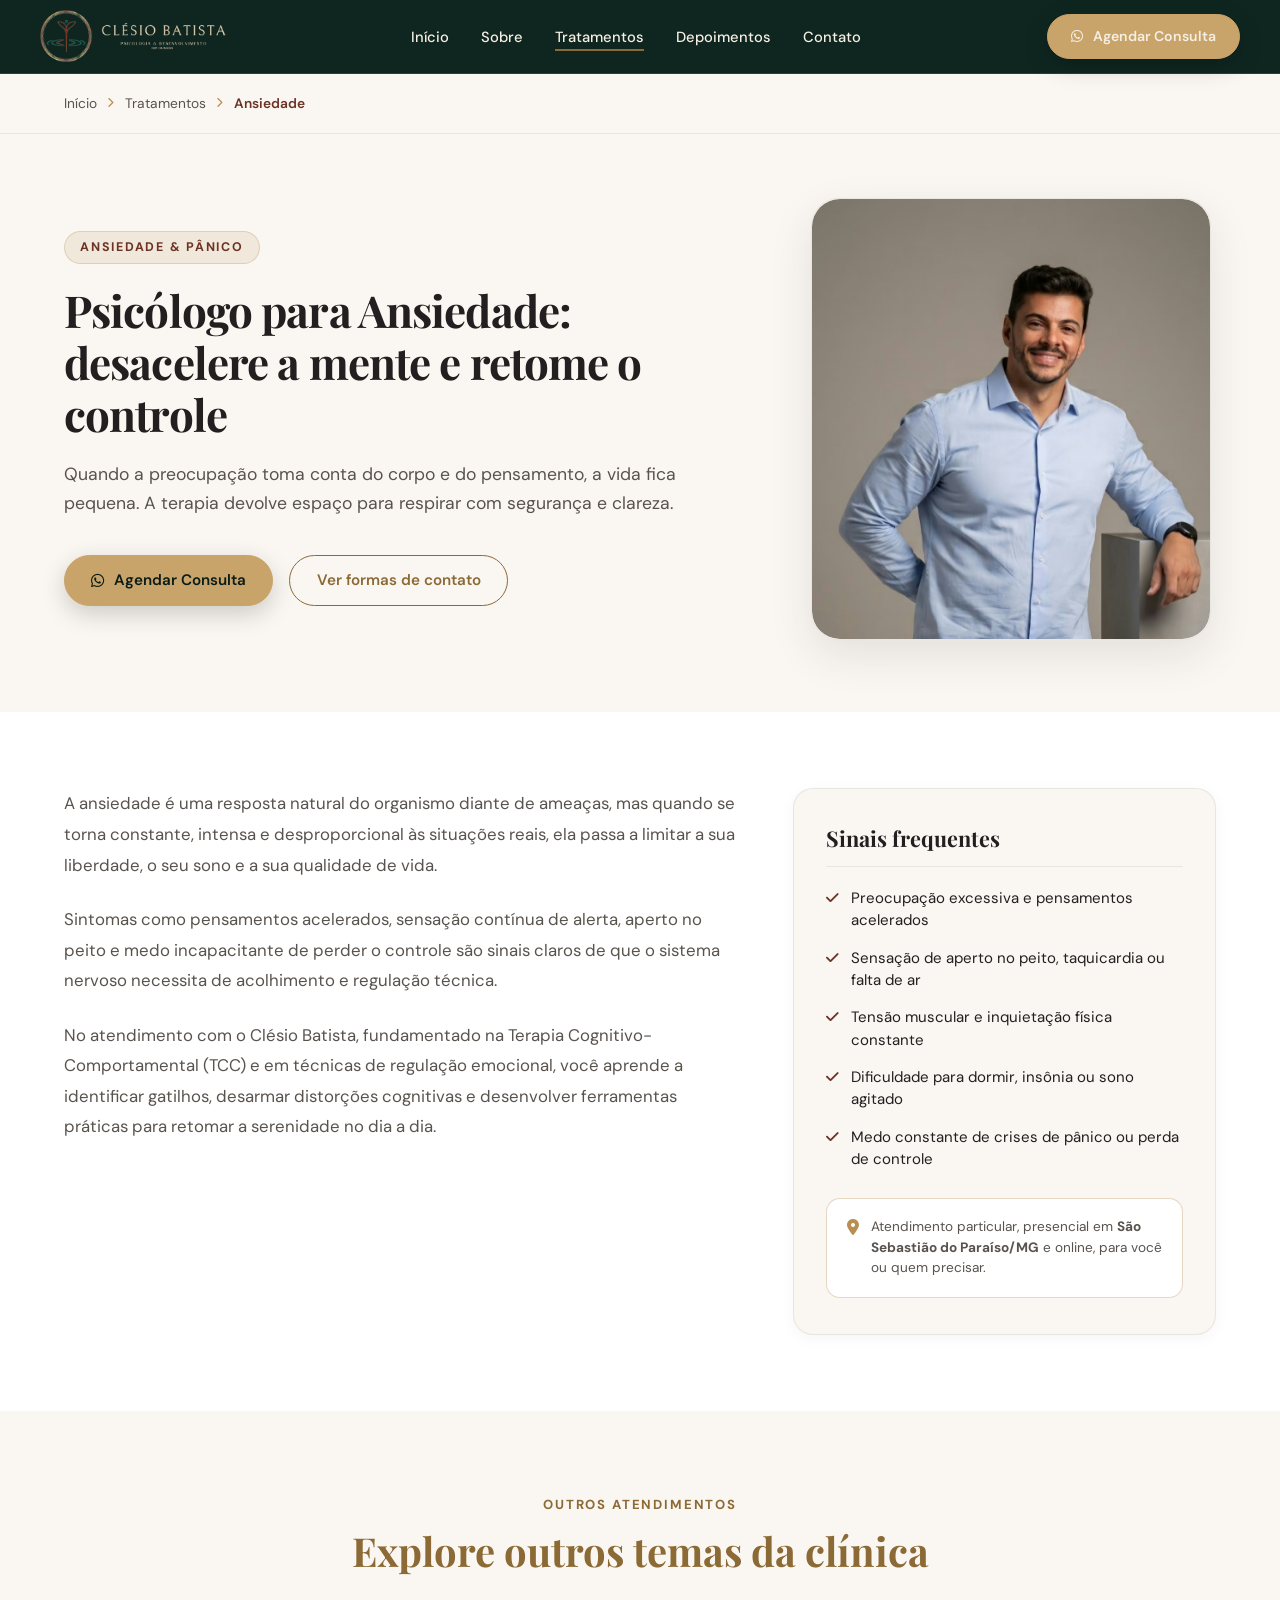
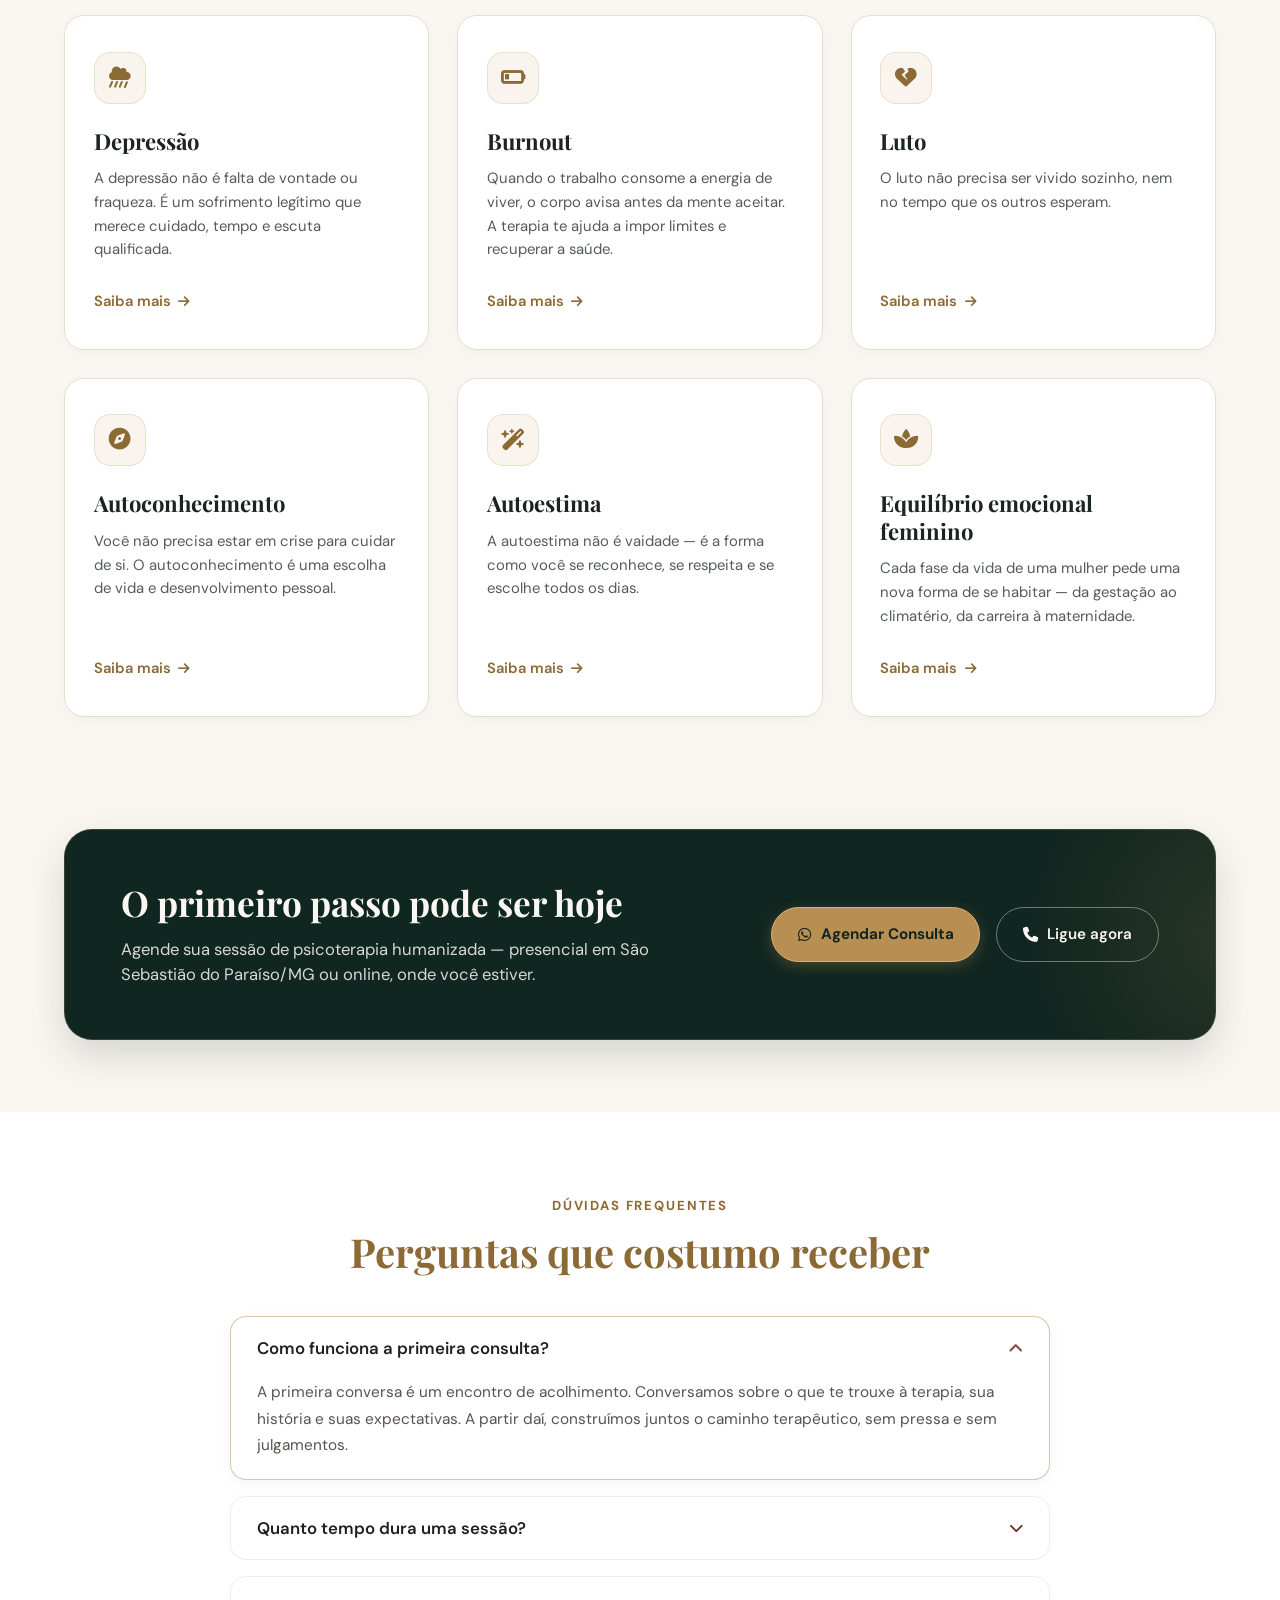
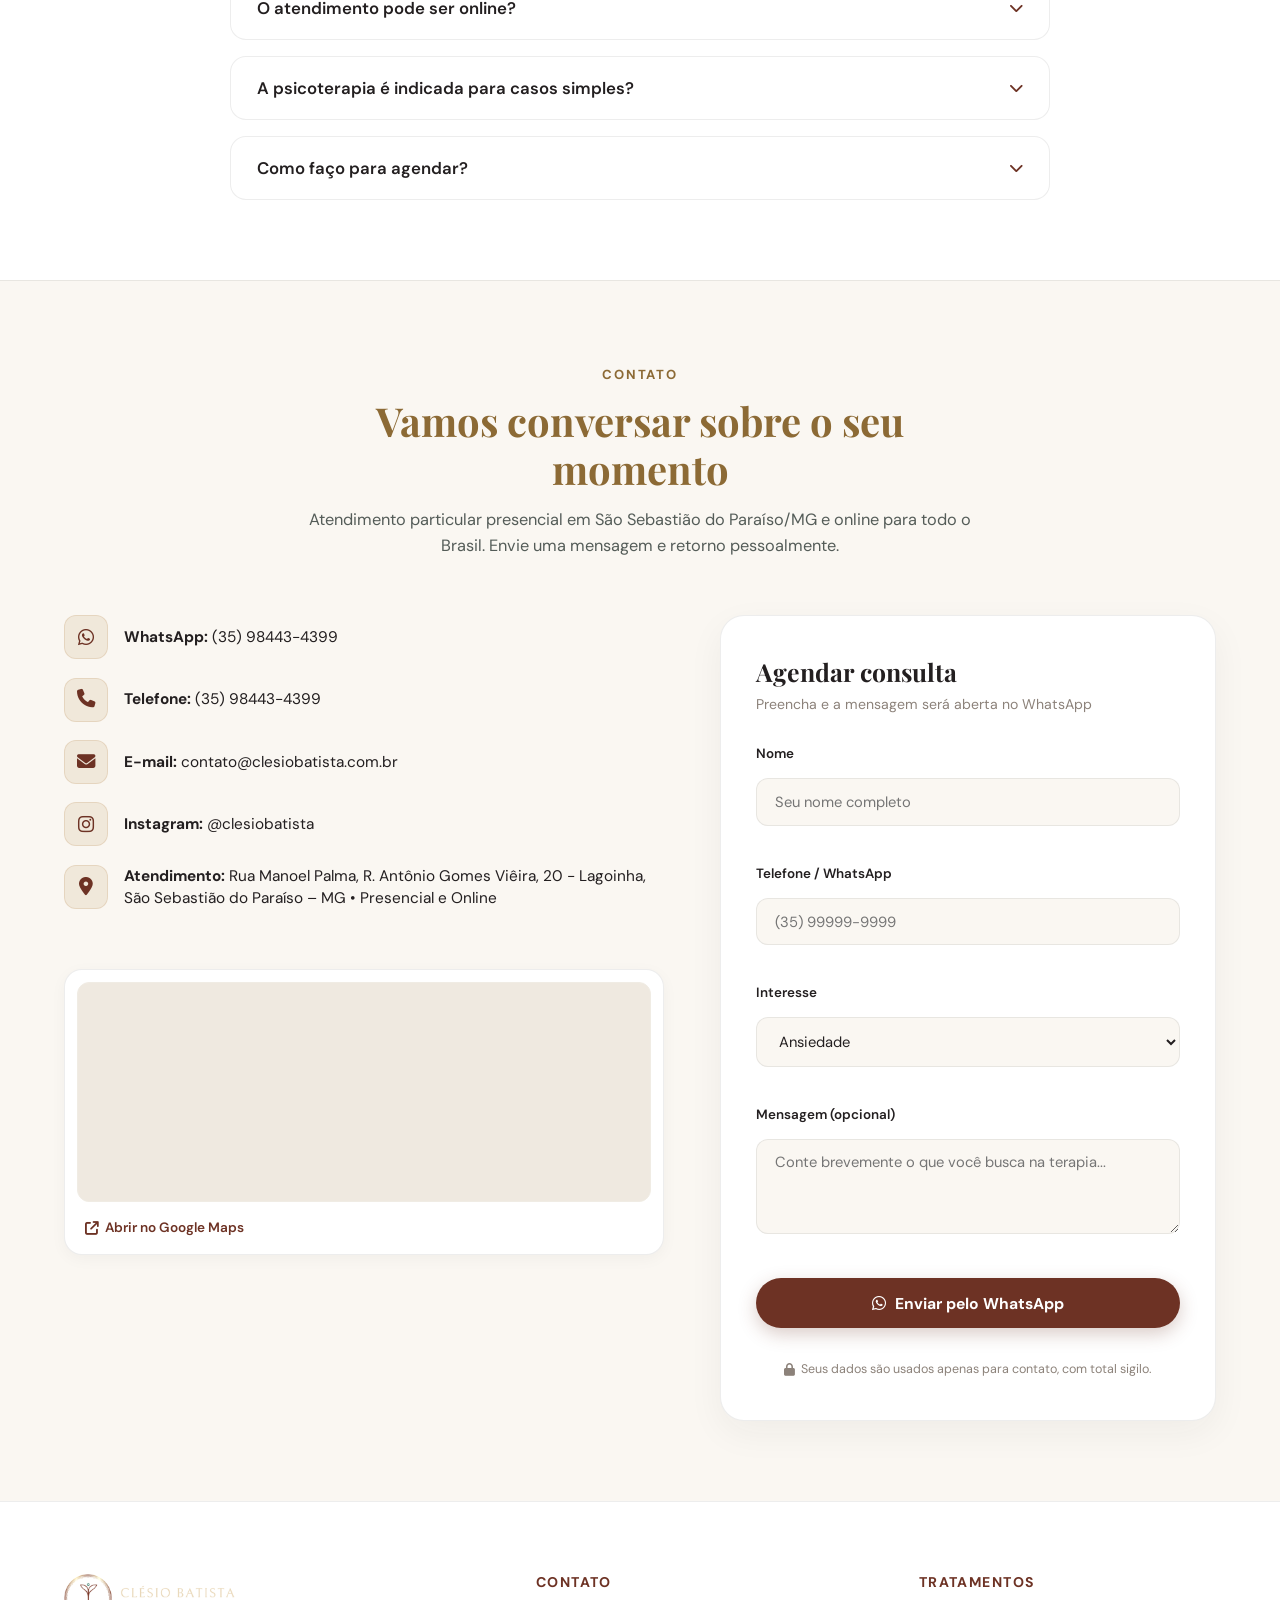
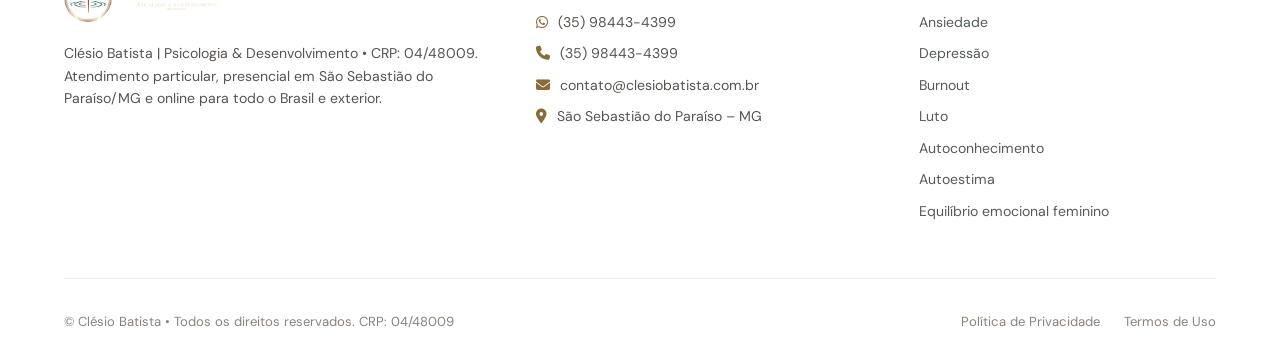
==== commit e9a830e5: "Aplica tema A (verde floresta e dourado), logo claro e remove 'Dr.' do nome Co-Authored-By: Claude O" ====
--- a/ansiedade.html
+++ b/ansiedade.html
@@ -9,42 +9,35 @@
     gtag('js', new Date());
 
     gtag('config', 'AW-18509290192');
+
+    // Evento de conversão para Visualização de Página (AW-18509290192/CkcuCMr7v64dENC19flE)
+    gtag('event', 'conversion', {
+      'send_to': 'AW-18509290192/CkcuCMr7v64dENC19flE',
+      'value': 1.0,
+      'currency': 'BRL'
+    });
   </script>
 
-  <!-- Event snippet for Visualização de página conversion page -->
-  <script>
-  function gtag_report_conversion(url) {
-    var callback = function () {
-      if (typeof(url) != 'undefined') {
-        window.location = url;
-      }
-    };
-    if (typeof gtag === 'function') {
-      gtag('event', 'conversion', {
-          'send_to': 'AW-18509290192/CkcuCMr7v64dENC19flE',
-          'value': 1.0,
-          'currency': 'BRL',
-          'event_callback': callback
-      });
-    } else {
-      callback();
-    }
-    return false;
-  }
-  </script>
+  <!-- Google Tag Manager -->
+  <script>(function(w,d,s,l,i){w[l]=w[l]||[];w[l].push({'gtm.start':
+  new Date().getTime(),event:'gtm.js'});var f=d.getElementsByTagName(s)[0],
+  j=d.createElement(s),dl=l!='dataLayer'?'&l='+l:'';j.async=true;j.src=
+  'https://www.googletagmanager.com/gtm.js?id='+i+dl;f.parentNode.insertBefore(j,f);
+  })(window,document,'script','dataLayer','GTM-KT68LJHF');</script>
+  <!-- End Google Tag Manager -->
 
   <meta charset="UTF-8">
   <meta name="viewport" content="width=device-width, initial-scale=1.0">
-  <title>Ansiedade | Dr. Clésio Batista • Psicologia & Desenvolvimento</title>
-  <meta name="description" content="Quando a preocupação toma conta do corpo e do pensamento, a vida fica pequena. A terapia devolve espaço para respirar com segurança e clareza. Atendimento presencial em São Sebastião do Paraíso - MG e online para todo o Brasil e exterior com o psicólogo Dr. Clésio Batista (CRP 04/48009).">
-  <meta name="author" content="Dr. Clésio Batista">
+  <title>Ansiedade | Clésio Batista • Psicologia & Desenvolvimento</title>
+  <meta name="description" content="Quando a preocupação toma conta do corpo e do pensamento, a vida fica pequena. A terapia devolve espaço para respirar com segurança e clareza. Atendimento presencial em São Sebastião do Paraíso - MG e online para todo o Brasil e exterior com o psicólogo Clésio Batista (CRP 04/48009).">
+  <meta name="author" content="Clésio Batista">
   <meta name="robots" content="index, follow, max-image-preview:large, max-snippet:-1, max-video-preview:-1">
   <meta name="google-site-verification" content="VN3GYIT4__oBTP339KpZtjMbLeRkMuadxFUYRd_H2RI">
   <meta name="msvalidate.01" content="0C95B0DE10591CE65220A8F22CC2A64A">
   <link rel="canonical" href="https://clesiobatista.com.br/ansiedade.html">
 
   <!-- Palavras-chave SEO Estratégicas -->
-  <meta name="keywords" content="Ansiedade, Psicólogo Ansiedade, Dr. Clésio Batista, psicólogo São Sebastião do Paraíso, terapia cognitivo comportamental, tratamento Ansiedade, atendimento psicológico online, CRP 04/48009">
+  <meta name="keywords" content="Ansiedade, Psicólogo Ansiedade, Clésio Batista, psicólogo São Sebastião do Paraíso, terapia cognitivo comportamental, tratamento Ansiedade, atendimento psicológico online, CRP 04/48009">
 
   <!-- Meta Geo Tags para Busca Local -->
   <meta name="geo.region" content="BR-MG">
@@ -55,18 +48,18 @@
   <!-- Open Graph / Redes Sociais & WhatsApp -->
   <meta property="og:locale" content="pt_BR">
   <meta property="og:type" content="article">
-  <meta property="og:site_name" content="Dr. Clésio Batista | Psicologia & Desenvolvimento">
-  <meta property="og:title" content="Ansiedade | Dr. Clésio Batista • CRP 04/48009">
+  <meta property="og:site_name" content="Clésio Batista | Psicologia & Desenvolvimento">
+  <meta property="og:title" content="Ansiedade | Clésio Batista • CRP 04/48009">
   <meta property="og:description" content="Quando a preocupação toma conta do corpo e do pensamento, a vida fica pequena. A terapia devolve espaço para respirar com segurança e clareza.">
   <meta property="og:url" content="https://clesiobatista.com.br/ansiedade.html">
   <meta property="og:image" content="https://clesiobatista.com.br/assets/images/dr-clesio-azul.png?v=20261008">
   <meta property="og:image:width" content="1200">
   <meta property="og:image:height" content="630">
-  <meta property="og:image:alt" content="Dr. Clésio Batista - Psicólogo para Ansiedade">
+  <meta property="og:image:alt" content="Clésio Batista - Psicólogo para Ansiedade">
 
   <!-- Twitter Card -->
   <meta name="twitter:card" content="summary_large_image">
-  <meta name="twitter:title" content="Ansiedade | Dr. Clésio Batista • CRP 04/48009">
+  <meta name="twitter:title" content="Ansiedade | Clésio Batista • CRP 04/48009">
   <meta name="twitter:description" content="Quando a preocupação toma conta do corpo e do pensamento, a vida fica pequena. A terapia devolve espaço para respirar com segurança e clareza.">
   <meta name="twitter:image" content="https://clesiobatista.com.br/assets/images/dr-clesio-azul.png?v=20261008">
 
@@ -77,11 +70,11 @@
     "@type": ["MedicalWebPage", "ItemPage"],
     "@id": "https://clesiobatista.com.br/ansiedade.html#webpage",
     "url": "https://clesiobatista.com.br/ansiedade.html",
-    "name": "Ansiedade | Dr. Clésio Batista",
+    "name": "Ansiedade | Clésio Batista",
     "description": "Quando a preocupação toma conta do corpo e do pensamento, a vida fica pequena. A terapia devolve espaço para respirar com segurança e clareza.",
     "isPartOf": {
       "@type": "WebSite",
-      "name": "Dr. Clésio Batista | Psicologia & Desenvolvimento",
+      "name": "Clésio Batista | Psicologia & Desenvolvimento",
       "url": "https://clesiobatista.com.br/"
     },
     "mainEntity": {
@@ -90,7 +83,7 @@
       "serviceType": "Ansiedade",
       "provider": {
         "@type": ["Psychologist", "LocalBusiness"],
-        "name": "Dr. Clésio Batista - Psicologia & Desenvolvimento",
+        "name": "Clésio Batista - Psicologia & Desenvolvimento",
         "telephone": "+55-35-98443-4399",
         "address": {
           "@type": "PostalAddress",
@@ -120,6 +113,7 @@
   <!-- Folhas de Estilos com Cache Busting -->
   <link rel="stylesheet" href="styles.css?v=20261008_03">
   <link rel="stylesheet" href="topic.css?v=20261008_03">
+<link rel="stylesheet" href="theme.css?v=20261103">
 
   <!-- Estilo Crítico Estrutural (Garante renderização imediata sem dependência de cache de navegador) -->
   <style>
@@ -147,6 +141,10 @@
   </style>
 </head>
 <body>
+  <!-- Google Tag Manager (noscript) -->
+  <noscript><iframe src="https://www.googletagmanager.com/ns.html?id=GTM-KT68LJHF"
+  height="0" width="0" style="display:none;visibility:hidden"></iframe></noscript>
+  <!-- End Google Tag Manager (noscript) -->
 
   <!-- ==========================================================================
        HEADER & NAVBAR FIXA (MOCKUP)
@@ -154,7 +152,7 @@
   <header class="header-navbar">
     <div class="container nav-wrapper">
       <a href="index.html#inicio" class="brand-identity" aria-label="Página Inicial - Clésio Batista">
-        <img src="assets/images/logo-horizontal-nav.png?v=20261008" alt="Clésio Batista - Psicologia & Desenvolvimento • CRP 04/48009" class="nav-brand-logo">
+        <img src="assets/images/logo-horizontal-claro.png?v=20261103" alt="Clésio Batista - Psicologia & Desenvolvimento • CRP 04/48009" class="nav-brand-logo">
       </a>
 
       <!-- Menu Desktop -->
@@ -170,7 +168,7 @@
 
       <!-- Botão CTA Header -->
       <div class="nav-action-cta">
-        <a href="https://wa.me/5535984434399?text=Ol%C3%A1%2C%20Dr.%20Cl%C3%A9sio!%20Gostaria%20de%20mais%20informa%C3%A7%C3%B5es%20e%20agendamento%20sobre%20o%20atendimento%20para%20Ansiedade." target="_blank" rel="noopener noreferrer" class="btn btn-primary btn-sm">
+        <a href="https://wa.me/5535984434399?text=Ol%C3%A1%2C%20Cl%C3%A9sio!%20Gostaria%20de%20mais%20informa%C3%A7%C3%B5es%20sobre%20seus%20atendimentos." target="_blank" rel="noopener noreferrer" class="btn btn-primary btn-sm">
           <i class="fa-brands fa-whatsapp"></i> Agendar Consulta
         </a>
       </div>
@@ -209,7 +207,7 @@
           <p class="topic-hero-desc">Quando a preocupação toma conta do corpo e do pensamento, a vida fica pequena. A terapia devolve espaço para respirar com segurança e clareza.</p>
           
           <div class="topic-hero-ctas">
-            <a href="https://wa.me/5535984434399?text=Ol%C3%A1%2C%20Dr.%20Cl%C3%A9sio!%20Gostaria%20de%20mais%20informa%C3%A7%C3%B5es%20e%20agendamento%20sobre%20o%20atendimento%20para%20Ansiedade." target="_blank" rel="noopener noreferrer" class="btn btn-primary">
+            <a href="https://wa.me/5535984434399?text=Ol%C3%A1%2C%20Cl%C3%A9sio!%20Gostaria%20de%20mais%20informa%C3%A7%C3%B5es%20sobre%20seus%20atendimentos." target="_blank" rel="noopener noreferrer" class="btn btn-primary">
               <i class="fa-brands fa-whatsapp"></i> Agendar Consulta
             </a>
             <a href="#contato" class="btn btn-outline">
@@ -219,7 +217,7 @@
         </div>
 
         <div class="topic-hero-image-wrap">
-          <img src="assets/images/dr-clesio-azul.png?v=20261008" alt="Dr. Clésio Batista Psicólogo" class="topic-hero-img">
+          <img src="assets/images/dr-clesio-azul.png?v=20261008" alt="Clésio Batista Psicólogo" class="topic-hero-img">
         </div>
       </div>
     </section>
@@ -234,7 +232,7 @@
         <div class="topic-prose-content">
           <p>A ansiedade é uma resposta natural do organismo diante de ameaças, mas quando se torna constante, intensa e desproporcional às situações reais, ela passa a limitar a sua liberdade, o seu sono e a sua qualidade de vida.</p>
 <p>Sintomas como pensamentos acelerados, sensação contínua de alerta, aperto no peito e medo incapacitante de perder o controle são sinais claros de que o sistema nervoso necessita de acolhimento e regulação técnica.</p>
-<p>No atendimento com o Dr. Clésio Batista, fundamentado na Terapia Cognitivo-Comportamental (TCC) e em técnicas de regulação emocional, você aprende a identificar gatilhos, desarmar distorções cognitivas e desenvolver ferramentas práticas para retomar a serenidade no dia a dia.</p>
+<p>No atendimento com o Clésio Batista, fundamentado na Terapia Cognitivo-Comportamental (TCC) e em técnicas de regulação emocional, você aprende a identificar gatilhos, desarmar distorções cognitivas e desenvolver ferramentas práticas para retomar a serenidade no dia a dia.</p>
         </div>
 
         <!-- SIDEBAR CARD (DIREITA: SINAIS FREQUENTES) -->
@@ -373,7 +371,7 @@
             </p>
           </div>
           <div class="topic-banner-pill-actions">
-            <a href="https://wa.me/5535984434399?text=Ol%C3%A1%2C%20Dr.%20Cl%C3%A9sio!%20Gostaria%20de%20mais%20informa%C3%A7%C3%B5es%20e%20agendamento%20sobre%20o%20atendimento%20para%20Ansiedade." target="_blank" rel="noopener noreferrer" class="btn-banner-gold">
+            <a href="https://wa.me/5535984434399?text=Ol%C3%A1%2C%20Cl%C3%A9sio!%20Gostaria%20de%20mais%20informa%C3%A7%C3%B5es%20sobre%20seus%20atendimentos." target="_blank" rel="noopener noreferrer" class="btn-banner-gold">
               <i class="fa-brands fa-whatsapp"></i> Agendar Consulta
             </a>
             <a href="tel:+5535984434399" class="btn-banner-outline">
@@ -594,7 +592,7 @@
         <!-- Coluna 1: Marca & Registro -->
         <div class="topic-footer-col">
           <div class="topic-footer-brand-header">
-            <img src="assets/images/logo-horizontal-nav.png?v=20261008" alt="Clésio Batista" class="topic-footer-logo-img">
+            <img src="assets/images/logo-horizontal-claro.png?v=20261103" alt="Clésio Batista" class="topic-footer-logo-img">
           </div>
           <p class="topic-footer-desc">
             Clésio Batista | Psicologia & Desenvolvimento • CRP: 04/48009.<br>
--- a/theme.css
+++ b/theme.css
@@ -0,0 +1,39 @@
+/* Tema A: verde floresta e dourado. Carregado depois de styles.css e topic.css. */
+:root {
+  --ink-950: #0A1C17; --ink-900: #0F2620; --ink-800: #15322A; --ink-700: #1F4237;
+  --line-dark: rgba(232, 214, 182, 0.14);
+  --gold: #C9A46A; --gold-hover: #D9B985; --gold-deep: #8C6A35; --gold-light: #E8D6B6;
+  --gold-soft: rgba(201, 164, 106, 0.12);
+  --cream: #F4EEE3; --cream-muted: rgba(244, 238, 227, 0.74); --cream-subtle: rgba(244, 238, 227, 0.52);
+  --paper: #F6F1E8; --paper-card: #FFFFFF; --ink-text: #1C2421; --ink-text-muted: #545C58;
+  --primary: var(--gold-deep); --primary-hover: #74572B; --primary-subtle: var(--gold-soft);
+  --bg-canvas: var(--paper); --bg-canvas-subtle: #EFE8DC; --bg-dark-forest: var(--ink-900);
+  --text-main: var(--ink-text); --text-muted: var(--ink-text-muted); --border-card: #E6DDCF;
+}
+body { background-color: var(--paper); color: var(--ink-text); }
+
+.header-navbar, .header-navbar.scrolled { background-color: var(--ink-900); border-bottom: 1px solid var(--line-dark); }
+.header-navbar a { color: var(--cream); }
+.header-navbar a:hover { color: var(--gold); }
+
+.hero-full-overlay { background: linear-gradient(90deg, rgba(10,28,23,0.92) 0%, rgba(10,28,23,0.70) 55%, rgba(10,28,23,0.35) 100%); }
+.hero-full-content, .hero-full-content .hero-title { color: var(--cream); }
+.hero-full-content .eyebrow { color: var(--gold); }
+
+footer, .footer-section, .conversion-banner { background-color: var(--ink-900); color: var(--cream-muted); }
+footer a, .footer-section a { color: var(--cream); }
+footer a:hover, .footer-section a:hover { color: var(--gold); }
+
+.btn-primary, .hero-btn-main {
+  background-color: var(--gold); color: var(--ink-950); border: 1px solid var(--gold);
+  box-shadow: 0 8px 24px rgba(0, 0, 0, 0.18);
+}
+.btn-primary:hover, .hero-btn-main:hover { background-color: var(--gold-hover); border-color: var(--gold-hover); color: var(--ink-950); }
+.hero-btn-sub { background: transparent; color: var(--cream); border: 1px solid rgba(244, 238, 227, 0.38); }
+.hero-btn-sub:hover { background: rgba(244, 238, 227, 0.08); color: var(--cream); border-color: var(--gold); }
+.section-light .btn-primary { background-color: var(--ink-900); border-color: var(--ink-900); color: var(--cream); }
+
+@media (max-width: 768px) {
+  .header-navbar .nav-wrapper { padding-left: 16px; padding-right: 16px; }
+  .nav-brand-logo { height: 42px; }
+}
